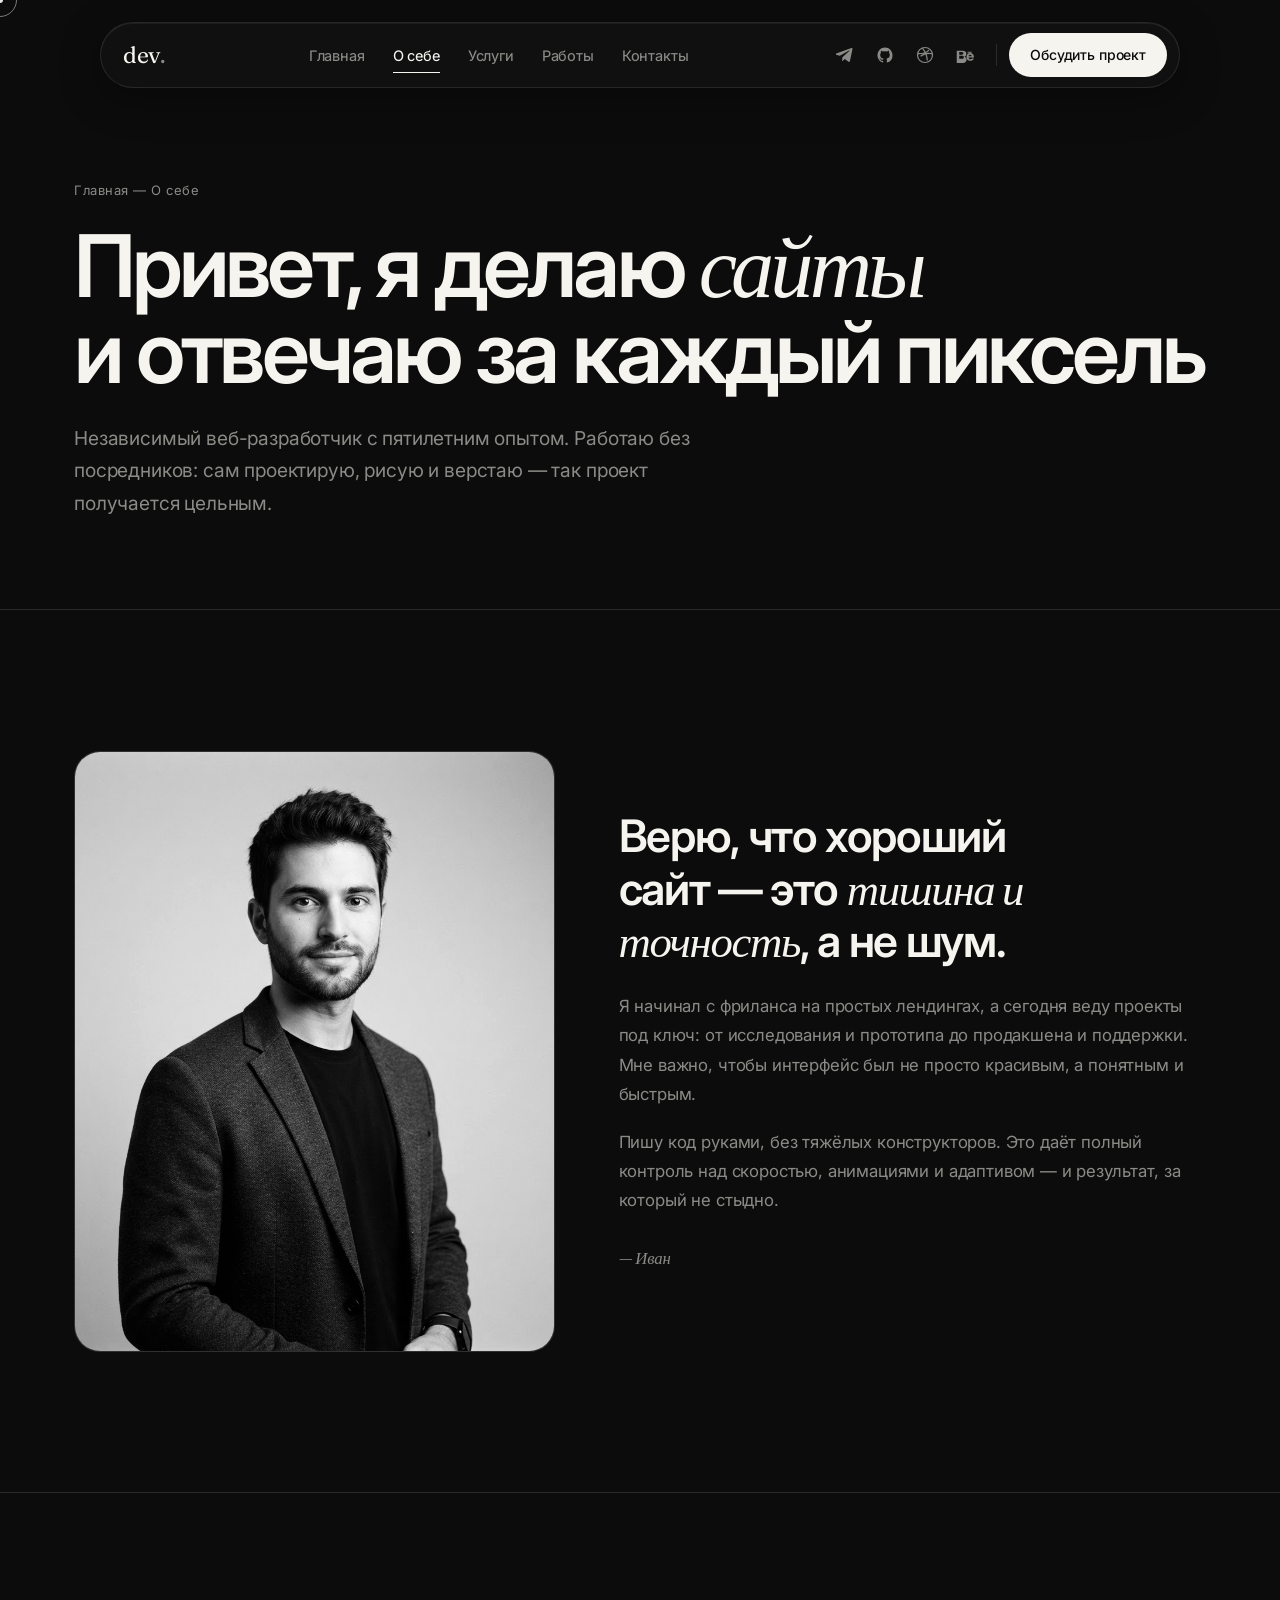
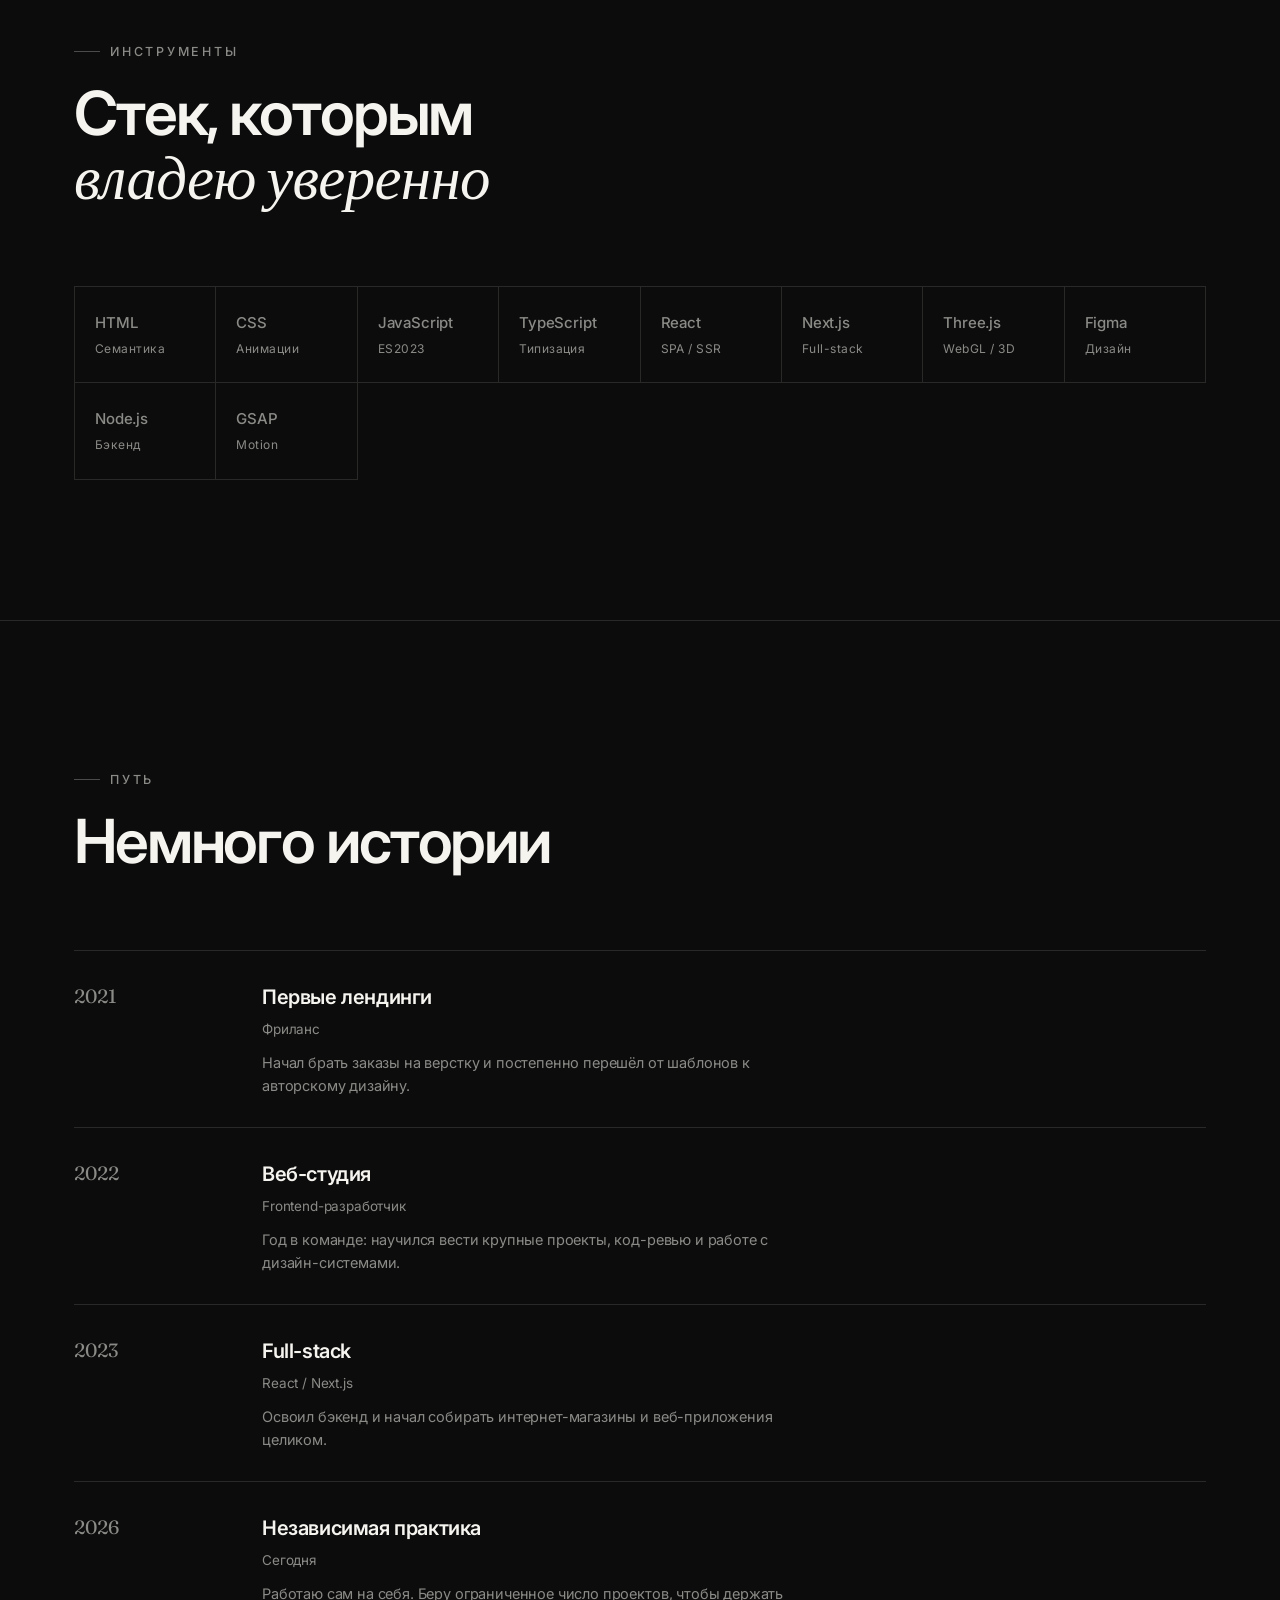
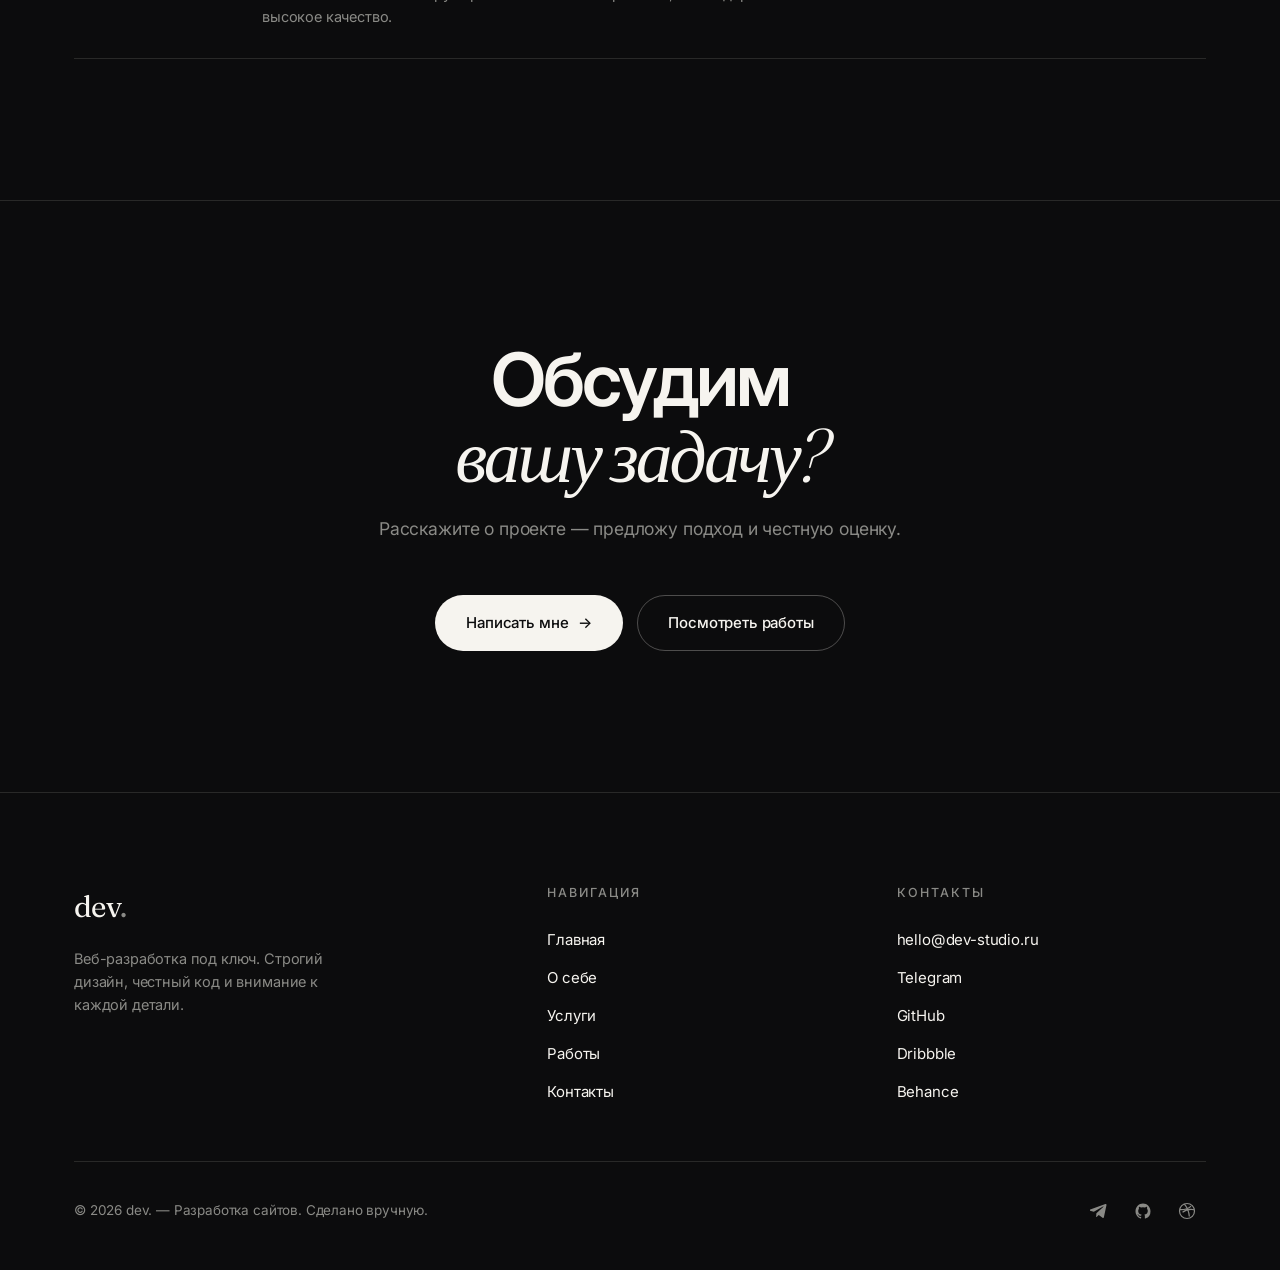
==== about.html @ 6d64b4df "feat: add new about page with detailed developer bio and skills stack Co-authored-by: Punelittley <1" ====
<!DOCTYPE html>
<html lang="ru">
<head>
  <meta charset="UTF-8" />
  <meta name="viewport" content="width=device-width, initial-scale=1.0" />
  <title>О себе — dev.</title>
  <meta name="description" content="Я — независимый веб-разработчик. Проектирую и собираю сайты вручную: строгий дизайн, чистый код и внимание к деталям." />
  <meta name="theme-color" content="#0c0c0d" />
  <link rel="preconnect" href="https://fonts.googleapis.com" />
  <link rel="preconnect" href="https://fonts.gstatic.com" crossorigin />
  <link href="https://fonts.googleapis.com/css2?family=Fraunces:ital,opsz,wght@0,9..144,300;0,9..144,400;0,9..144,600;1,9..144,300;1,9..144,400&family=Inter:wght@400;450;500;600&display=swap" rel="stylesheet" />
  <link rel="stylesheet" href="css/style.css" />
</head>
<body>
  <div class="cursor" id="cursor" aria-hidden="true"></div>
  <div class="cursor-follower" id="cursorFollower" aria-hidden="true"></div>

  <!-- ============ Header ============ -->
  <header class="nav" id="nav">
    <div class="nav-inner">
      <a href="index.html" class="nav-logo" aria-label="На главную">dev<span class="accent-dot">.</span></a>
      <nav class="nav-links" aria-label="Основная навигация">
        <a href="index.html">Главная</a>
        <a href="about.html" aria-current="page">О себе</a>
        <a href="services.html">Услуги</a>
        <a href="portfolio.html">Работы</a>
        <a href="contact.html">Контакты</a>
      </nav>
      <div class="nav-right">
        <div class="social-row">
          <a href="https://t.me/" class="social-ico" target="_blank" rel="noopener" aria-label="Telegram"><svg viewBox="0 0 24 24" fill="currentColor" aria-hidden="true"><path d="M21.94 4.3 18.6 20.1c-.25 1.11-.91 1.38-1.85.86l-5.1-3.76-2.46 2.37c-.27.27-.5.5-1.02.5l.36-5.2 9.46-8.55c.41-.36-.09-.57-.64-.2L5.11 13.14l-5.03-1.57c-1.09-.34-1.11-1.09.23-1.62L20.53 2.6c.91-.34 1.71.2 1.41 1.7Z"/></svg></a>
          <a href="https://github.com/" class="social-ico" target="_blank" rel="noopener" aria-label="GitHub"><svg viewBox="0 0 24 24" fill="currentColor" aria-hidden="true"><path d="M12 2C6.48 2 2 6.58 2 12.25c0 4.53 2.87 8.37 6.84 9.73.5.1.68-.22.68-.49l-.01-1.72c-2.78.62-3.37-1.37-3.37-1.37-.46-1.18-1.11-1.5-1.11-1.5-.91-.64.07-.62.07-.62 1 .07 1.53 1.06 1.53 1.06.89 1.57 2.34 1.12 2.91.85.09-.66.35-1.12.63-1.38-2.22-.26-4.56-1.14-4.56-5.06 0-1.12.39-2.03 1.03-2.75-.1-.26-.45-1.3.1-2.72 0 0 .84-.28 2.75 1.05a9.35 9.35 0 0 1 5 0c1.91-1.33 2.75-1.05 2.75-1.05.55 1.42.2 2.46.1 2.72.64.72 1.03 1.63 1.03 2.75 0 3.93-2.34 4.79-4.57 5.05.36.32.68.94.68 1.9l-.01 2.82c0 .27.18.6.69.49A10.02 10.02 0 0 0 22 12.25C22 6.58 17.52 2 12 2Z"/></svg></a>
          <a href="https://dribbble.com/" class="social-ico" target="_blank" rel="noopener" aria-label="Dribbble"><svg viewBox="0 0 24 24" fill="none" stroke="currentColor" stroke-width="1.6" aria-hidden="true"><circle cx="12" cy="12" r="10"/><path d="M8.5 2.9c4 4.5 6 9.6 6.6 16.4M21.7 10.3c-6.5-1-12 .4-15.6 3.4M2.4 10.2c5.9.3 11.2-1 15-4.7"/></svg></a>
          <a href="https://behance.net/" class="social-ico" target="_blank" rel="noopener" aria-label="Behance"><svg viewBox="0 0 24 24" fill="currentColor" aria-hidden="true"><path d="M8.3 6.3c.9 0 1.7.08 2.4.24.7.16 1.3.42 1.7.77.5.35.8.8 1.05 1.36.24.55.36 1.23.36 2.02 0 .92-.2 1.68-.63 2.3-.42.6-1.05 1.1-1.9 1.5.94.28 1.65.75 2.12 1.42.47.67.7 1.48.7 2.42 0 .77-.15 1.43-.44 1.98-.29.55-.7 1-1.2 1.34-.5.35-1.08.6-1.72.76-.64.16-1.3.24-1.97.24H1V6.3h7.3ZM7.9 11.5c.56 0 1.02-.13 1.38-.4.36-.27.53-.7.53-1.3 0-.34-.06-.62-.18-.83a1.3 1.3 0 0 0-.5-.5 2 2 0 0 0-.72-.25 5 5 0 0 0-.85-.07H4.3v3.35h3.6Zm.2 5.6c.32 0 .62-.03.9-.1.28-.06.53-.17.74-.32.2-.15.37-.35.5-.6.12-.26.18-.58.18-.97 0-.76-.21-1.3-.64-1.63-.43-.32-1-.48-1.7-.48H4.3v4.1h3.8ZM17.5 17.2c.4.38.96.57 1.7.57.53 0 .98-.13 1.37-.4.38-.26.62-.54.7-.83h2.36c-.38 1.17-.96 2-1.74 2.5-.78.5-1.72.75-2.83.75-.77 0-1.46-.12-2.08-.37a4.3 4.3 0 0 1-1.57-1.05 4.6 4.6 0 0 1-1-1.63 6.1 6.1 0 0 1-.35-2.1c0-.75.12-1.44.36-2.08a4.86 4.86 0 0 1 2.6-2.74 5.1 5.1 0 0 1 2.05-.4c.85 0 1.6.17 2.24.5.63.32 1.15.77 1.55 1.32.4.56.7 1.2.87 1.9.17.72.23 1.47.18 2.25h-7.02c0 .8.27 1.45.68 1.84Zm2.96-4.98c-.32-.35-.83-.53-1.5-.53-.44 0-.8.08-1.1.23-.28.15-.5.33-.68.55-.17.2-.29.43-.35.66-.07.24-.1.44-.12.63h4.35c-.06-.68-.28-1.2-.6-1.57ZM15.4 7.68h5.44V9h-5.44V7.68Z"/></svg></a>
        </div>
        <div class="nav-divider" aria-hidden="true"></div>
        <a href="contact.html" class="btn btn-small btn-light nav-cta">Обсудить проект</a>
      </div>
      <button class="nav-burger" id="burger" aria-label="Открыть меню" aria-expanded="false"><span></span><span></span></button>
    </div>
  </header>

  <div class="mobile-menu" id="mobileMenu" aria-hidden="true">
    <nav aria-label="Мобильная навигация">
      <a href="index.html">Главная</a>
      <a href="about.html">О себе</a>
      <a href="services.html">Услуги</a>
      <a href="portfolio.html">Работы</a>
      <a href="contact.html">Контакты</a>
    </nav>
  </div>

  <main>
    <!-- Page hero -->
    <section class="page-hero section-dark">
      <div class="container">
        <p class="breadcrumb fade-up"><a href="index.html">Главная</a> — О себе</p>
        <h1 class="page-title fade-up">Привет, я делаю <em>сайты</em><br />и отвечаю за каждый пиксель</h1>
        <p class="lead fade-up">Независимый веб-разработчик с пятилетним опытом. Работаю без посредников: сам проектирую, рисую и верстаю — так проект получается цельным.</p>
      </div>
    </section>

    <!-- About -->
    <section class="section section-dark">
      <div class="container">
        <div class="about-grid">
          <div class="about-photo fade-up">
            <img src="images/avatar.png" alt="Портрет веб-разработчика" />
          </div>
          <div class="about-copy">
            <h2 class="fade-up">Верю, что хороший сайт — это <em>тишина и точность</em>, а не шум.</h2>
            <p class="fade-up">Я начинал с фриланса на простых лендингах, а сегодня веду проекты под ключ: от исследования и прототипа до продакшена и поддержки. Мне важно, чтобы интерфейс был не просто красивым, а понятным и быстрым.</p>
            <p class="fade-up">Пишу код руками, без тяжёлых конструкторов. Это даёт полный контроль над скоростью, анимациями и адаптивом — и результат, за который не стыдно.</p>
            <p class="about-signature fade-up">— Иван</p>
          </div>
        </div>
      </div>
    </section>

    <!-- Stack -->
    <section class="section section-dark" style="border-top:1px solid var(--line)">
      <div class="container">
        <div class="section-head">
          <div class="section-head-text">
            <p class="section-label fade-up">Инструменты</p>
            <h2 class="section-title fade-up">Стек, которым<br /><em>владею уверенно</em></h2>
          </div>
        </div>
        <div class="stack-grid fade-up">
          <div class="stack-item">HTML<small>Семантика</small></div>
          <div class="stack-item">CSS<small>Анимации</small></div>
          <div class="stack-item">JavaScript<small>ES2023</small></div>
          <div class="stack-item">TypeScript<small>Типизация</small></div>
          <div class="stack-item">React<small>SPA / SSR</small></div>
          <div class="stack-item">Next.js<small>Full-stack</small></div>
          <div class="stack-item">Three.js<small>WebGL / 3D</small></div>
          <div class="stack-item">Figma<small>Дизайн</small></div>
          <div class="stack-item">Node.js<small>Бэкенд</small></div>
          <div class="stack-item">GSAP<small>Motion</small></div>
        </div>
      </div>
    </section>

    <!-- Experience timeline -->
    <section class="section section-dark" style="border-top:1px solid var(--line)">
      <div class="container">
        <div class="section-head">
          <div class="section-head-text">
            <p class="section-label fade-up">Путь</p>
            <h2 class="section-title fade-up">Немного истории</h2>
          </div>
        </div>
        <div class="timeline">
          <div class="tl-item fade-up">
            <div class="tl-year">2021</div>
            <div class="tl-body"><h3>Первые лендинги</h3><span>Фриланс</span><p>Начал брать заказы на верстку и постепенно перешёл от шаблонов к авторскому дизайну.</p></div>
          </div>
          <div class="tl-item fade-up">
            <div class="tl-year">2022</div>
            <div class="tl-body"><h3>Веб-студия</h3><span>Frontend-разработчик</span><p>Год в команде: научился вести крупные проекты, код-ревью и работе с дизайн-системами.</p></div>
          </div>
          <div class="tl-item fade-up">
            <div class="tl-year">2023</div>
            <div class="tl-body"><h3>Full-stack</h3><span>React / Next.js</span><p>Освоил бэкенд и начал собирать интернет-магазины и веб-приложения целиком.</p></div>
          </div>
          <div class="tl-item fade-up">
            <div class="tl-year">2026</div>
            <div class="tl-body"><h3>Независимая практика</h3><span>Сегодня</span><p>Работаю сам на себя. Беру ограниченное число проектов, чтобы держать высокое качество.</p></div>
          </div>
        </div>
      </div>
    </section>

    <!-- CTA -->
    <section class="section section-dark contact-section" style="border-top:1px solid var(--line)">
      <div class="container contact-inner">
        <h2 class="contact-title fade-up">Обсудим<br /><em>вашу задачу?</em></h2>
        <p class="contact-sub fade-up">Расскажите о проекте — предложу подход и честную оценку.</p>
        <div class="fade-up" style="display:flex;gap:14px;justify-content:center;flex-wrap:wrap">
          <a href="contact.html" class="btn btn-light">Написать мне <span class="arrow" aria-hidden="true">→</span></a>
          <a href="portfolio.html" class="btn btn-ghost">Посмотреть работы</a>
        </div>
      </div>
    </section>
  </main>

  <!-- ============ Footer ============ -->
  <footer class="footer">
    <div class="container">
      <div class="footer-top">
        <div class="footer-brand">
          <a href="index.html" class="nav-logo">dev<span class="accent-dot">.</span></a>
          <p>Веб-разработка под ключ. Строгий дизайн, честный код и внимание к каждой детали.</p>
        </div>
        <div class="footer-col">
          <h4>Навигация</h4>
          <a href="index.html">Главная</a>
          <a href="about.html">О себе</a>
          <a href="services.html">Услуги</a>
          <a href="portfolio.html">Работы</a>
          <a href="contact.html">Контакты</a>
        </div>
        <div class="footer-col">
          <h4>Контакты</h4>
          <a href="mailto:hello@dev-studio.ru">hello@dev-studio.ru</a>
          <a href="https://t.me/" target="_blank" rel="noopener">Telegram</a>
          <a href="https://github.com/" target="_blank" rel="noopener">GitHub</a>
          <a href="https://dribbble.com/" target="_blank" rel="noopener">Dribbble</a>
          <a href="https://behance.net/" target="_blank" rel="noopener">Behance</a>
        </div>
      </div>
      <div class="footer-bottom">
        <p>© 2026 dev. — Разработка сайтов. Сделано вручную.</p>
        <div class="footer-social">
          <a href="https://t.me/" class="social-ico" target="_blank" rel="noopener" aria-label="Telegram"><svg viewBox="0 0 24 24" fill="currentColor" aria-hidden="true"><path d="M21.94 4.3 18.6 20.1c-.25 1.11-.91 1.38-1.85.86l-5.1-3.76-2.46 2.37c-.27.27-.5.5-1.02.5l.36-5.2 9.46-8.55c.41-.36-.09-.57-.64-.2L5.11 13.14l-5.03-1.57c-1.09-.34-1.11-1.09.23-1.62L20.53 2.6c.91-.34 1.71.2 1.41 1.7Z"/></svg></a>
          <a href="https://github.com/" class="social-ico" target="_blank" rel="noopener" aria-label="GitHub"><svg viewBox="0 0 24 24" fill="currentColor" aria-hidden="true"><path d="M12 2C6.48 2 2 6.58 2 12.25c0 4.53 2.87 8.37 6.84 9.73.5.1.68-.22.68-.49l-.01-1.72c-2.78.62-3.37-1.37-3.37-1.37-.46-1.18-1.11-1.5-1.11-1.5-.91-.64.07-.62.07-.62 1 .07 1.53 1.06 1.53 1.06.89 1.57 2.34 1.12 2.91.85.09-.66.35-1.12.63-1.38-2.22-.26-4.56-1.14-4.56-5.06 0-1.12.39-2.03 1.03-2.75-.1-.26-.45-1.3.1-2.72 0 0 .84-.28 2.75 1.05a9.35 9.35 0 0 1 5 0c1.91-1.33 2.75-1.05 2.75-1.05.55 1.42.2 2.46.1 2.72.64.72 1.03 1.63 1.03 2.75 0 3.93-2.34 4.79-4.57 5.05.36.32.68.94.68 1.9l-.01 2.82c0 .27.18.6.69.49A10.02 10.02 0 0 0 22 12.25C22 6.58 17.52 2 12 2Z"/></svg></a>
          <a href="https://dribbble.com/" class="social-ico" target="_blank" rel="noopener" aria-label="Dribbble"><svg viewBox="0 0 24 24" fill="none" stroke="currentColor" stroke-width="1.6" aria-hidden="true"><circle cx="12" cy="12" r="10"/><path d="M8.5 2.9c4 4.5 6 9.6 6.6 16.4M21.7 10.3c-6.5-1-12 .4-15.6 3.4M2.4 10.2c5.9.3 11.2-1 15-4.7"/></svg></a>
        </div>
      </div>
    </div>
  </footer>

  <script src="js/main.js" defer></script>
</body>
</html>
---- css/style.css ----
/* ============================================================
   dev. — monochrome editorial design system
   Hand-written stylesheet. Organised top-to-bottom:
   tokens → base → layout → header → components → pages → media
   ============================================================ */

/* ---------- Design tokens ---------- */
:root {
  /* Warm-neutral monochrome palette (paper + ink) */
  --ink:        #0c0c0d;
  --ink-soft:   #141416;
  --paper:      #f6f4ef;
  --paper-dim:  #e9e6df;
  --line:       rgba(246, 244, 239, 0.12);
  --line-ink:   rgba(12, 12, 13, 0.12);
  --mute:       #8a8a86;
  --mute-ink:   #6c6c68;

  --font-sans:  'Inter', -apple-system, BlinkMacSystemFont, 'Segoe UI', sans-serif;
  --font-serif: 'Fraunces', Georgia, 'Times New Roman', serif;

  --ease:       cubic-bezier(0.22, 1, 0.36, 1);
  --ease-io:    cubic-bezier(0.65, 0, 0.35, 1);

  --wrap:       1180px;
  --gap:        clamp(16px, 2.4vw, 28px);
  --radius:     18px;
  --radius-lg:  26px;
}

/* ---------- Reset ---------- */
*,
*::before,
*::after {
  margin: 0;
  padding: 0;
  box-sizing: border-box;
}

html {
  scroll-behavior: smooth;
  background: var(--ink);
  -webkit-text-size-adjust: 100%;
}

body {
  font-family: var(--font-sans);
  background: var(--ink);
  color: var(--paper);
  line-height: 1.6;
  letter-spacing: -0.01em;
  -webkit-font-smoothing: antialiased;
  text-rendering: optimizeLegibility;
  overflow-x: hidden;
}

img {
  max-width: 100%;
  display: block;
}

a {
  color: inherit;
  text-decoration: none;
}

button {
  font-family: inherit;
  color: inherit;
  cursor: pointer;
}

::selection {
  background: var(--paper);
  color: var(--ink);
}

:focus-visible {
  outline: 2px solid var(--paper);
  outline-offset: 4px;
  border-radius: 4px;
}

/* Emphasis words render in an elegant serif italic */
em,
.serif {
  font-family: var(--font-serif);
  font-style: italic;
  font-weight: 400;
}

/* ============================================================
   Loader
   ============================================================ */
.loader {
  position: fixed;
  inset: 0;
  z-index: 200;
  background: var(--ink);
  display: flex;
  align-items: center;
  justify-content: center;
  transition: opacity 0.7s var(--ease), visibility 0.7s;
}

.loader.hidden {
  opacity: 0;
  visibility: hidden;
}

.loader-mark {
  font-family: var(--font-serif);
  font-size: clamp(2.4rem, 7vw, 4.2rem);
  font-weight: 300;
  letter-spacing: -0.02em;
  overflow: hidden;
}

.loader-mark span {
  display: inline-block;
  transform: translateY(120%);
  animation: loaderUp 0.8s var(--ease) forwards;
}

.loader-mark span:nth-child(2) { animation-delay: 0.08s; }
.loader-mark span:nth-child(3) { animation-delay: 0.16s; }

@keyframes loaderUp {
  to { transform: translateY(0); }
}

/* ============================================================
   Custom cursor (fine pointers only)
   ============================================================ */
.cursor,
.cursor-follower {
  position: fixed;
  top: 0;
  left: 0;
  pointer-events: none;
  z-index: 150;
  border-radius: 50%;
  transform: translate(-50%, -50%);
}

.cursor {
  width: 6px;
  height: 6px;
  background: var(--paper);
  mix-blend-mode: difference;
}

.cursor-follower {
  width: 34px;
  height: 34px;
  border: 1px solid rgba(246, 244, 239, 0.5);
  mix-blend-mode: difference;
  transition: width 0.3s var(--ease), height 0.3s var(--ease), border-color 0.3s;
}

.cursor-follower.hovering {
  width: 58px;
  height: 58px;
  border-color: rgba(246, 244, 239, 0.9);
}

@media (hover: none), (max-width: 860px) {
  .cursor,
  .cursor-follower { display: none; }
}

/* ============================================================
   Buttons
   ============================================================ */
.btn {
  --pad: 15px 30px;
  display: inline-flex;
  align-items: center;
  justify-content: center;
  gap: 10px;
  padding: var(--pad);
  border-radius: 100px;
  font-size: 15px;
  font-weight: 500;
  letter-spacing: -0.01em;
  border: 1px solid transparent;
  transition: transform 0.4s var(--ease), background 0.4s, color 0.4s, border-color 0.4s, box-shadow 0.4s;
  min-height: 48px;
  white-space: nowrap;
}

.btn:hover { transform: translateY(-2px); }
.btn:active { transform: translateY(0); }

.btn-light  { background: var(--paper); color: var(--ink); }
.btn-light:hover  { box-shadow: 0 14px 40px rgba(246, 244, 239, 0.18); }

.btn-dark   { background: var(--ink); color: var(--paper); }
.btn-dark:hover   { box-shadow: 0 14px 34px rgba(0, 0, 0, 0.4); }

.btn-ghost  { background: transparent; border-color: rgba(246, 244, 239, 0.28); }
.btn-ghost:hover  { border-color: var(--paper); background: rgba(246, 244, 239, 0.05); }

.btn-small  { --pad: 10px 20px; font-size: 14px; min-height: 42px; }
.btn-large  { --pad: 18px 40px; font-size: 16px; }
.btn-block  { width: 100%; }

.btn .arrow { transition: transform 0.4s var(--ease); }
.btn:hover .arrow { transform: translateX(4px); }

/* ============================================================
   Rounded, static (non-morphing) pill header
   ============================================================ */
.nav {
  position: fixed;
  top: clamp(14px, 2vw, 22px);
  left: 50%;
  transform: translateX(-50%);
  z-index: 100;
  width: calc(100% - 32px);
  max-width: 1080px;
}

.nav-inner {
  display: flex;
  align-items: center;
  justify-content: space-between;
  gap: 20px;
  padding: 10px 12px 10px 22px;
  border-radius: 100px;
  background: rgba(18, 18, 20, 0.72);
  border: 1px solid rgba(246, 244, 239, 0.1);
  backdrop-filter: blur(22px) saturate(1.5);
  -webkit-backdrop-filter: blur(22px) saturate(1.5);
  box-shadow: 0 10px 40px rgba(0, 0, 0, 0.35), inset 0 1px 0 rgba(246, 244, 239, 0.06);
}

.nav-logo {
  font-family: var(--font-serif);
  font-size: 23px;
  font-weight: 400;
  letter-spacing: -0.02em;
  padding-right: 6px;
}

.accent-dot { color: var(--mute); }

.nav-links {
  display: flex;
  gap: 28px;
  margin: 0 auto;
}

.nav-links a {
  font-size: 14.5px;
  font-weight: 450;
  color: var(--mute);
  transition: color 0.3s;
  position: relative;
  padding: 4px 0;
}

.nav-links a::after {
  content: '';
  position: absolute;
  bottom: -2px;
  left: 0;
  width: 100%;
  height: 1px;
  background: var(--paper);
  transform: scaleX(0);
  transform-origin: right;
  transition: transform 0.4s var(--ease);
}

.nav-links a:hover,
.nav-links a[aria-current='page'] { color: var(--paper); }
.nav-links a:hover::after,
.nav-links a[aria-current='page']::after {
  transform: scaleX(1);
  transform-origin: left;
}

.nav-right {
  display: flex;
  align-items: center;
  gap: 6px;
}

/* Social icon buttons */
.social-row { display: flex; align-items: center; gap: 2px; }

.social-ico {
  width: 38px;
  height: 38px;
  display: inline-flex;
  align-items: center;
  justify-content: center;
  border-radius: 50%;
  color: var(--mute);
  transition: color 0.3s, background 0.3s, transform 0.3s var(--ease);
}

.social-ico svg { width: 18px; height: 18px; }

.social-ico:hover {
  color: var(--paper);
  background: rgba(246, 244, 239, 0.08);
  transform: translateY(-2px);
}

.nav-divider {
  width: 1px;
  height: 22px;
  background: var(--line);
  margin: 0 6px;
}

.nav-burger {
  display: none;
  flex-direction: column;
  gap: 5px;
  background: none;
  border: none;
  width: 44px;
  height: 44px;
  align-items: center;
  justify-content: center;
}

.nav-burger span {
  display: block;
  width: 22px;
  height: 1.5px;
  background: var(--paper);
  transition: transform 0.35s var(--ease), opacity 0.35s;
}

.nav-burger.open span:first-child { transform: translateY(3.5px) rotate(45deg); }
.nav-burger.open span:last-child  { transform: translateY(-3px) rotate(-45deg); }

/* ---------- Mobile menu ---------- */
.mobile-menu {
  position: fixed;
  inset: 0;
  z-index: 90;
  background: var(--ink);
  display: flex;
  flex-direction: column;
  align-items: center;
  justify-content: center;
  gap: 40px;
  opacity: 0;
  visibility: hidden;
  transition: opacity 0.5s var(--ease), visibility 0.5s;
}

.mobile-menu.open { opacity: 1; visibility: visible; }

.mobile-menu nav {
  display: flex;
  flex-direction: column;
  gap: 6px;
  text-align: center;
}

.mobile-menu nav a {
  font-family: var(--font-serif);
  font-size: clamp(2rem, 9vw, 3.2rem);
  font-weight: 300;
  letter-spacing: -0.02em;
  padding: 6px 20px;
  color: var(--mute);
  transition: color 0.3s, transform 0.4s var(--ease);
  transform: translateY(24px);
  opacity: 0;
}

.mobile-menu.open nav a { transform: translateY(0); opacity: 1; }
.mobile-menu.open nav a:nth-child(1) { transition-delay: 0.08s; }
.mobile-menu.open nav a:nth-child(2) { transition-delay: 0.14s; }
.mobile-menu.open nav a:nth-child(3) { transition-delay: 0.20s; }
.mobile-menu.open nav a:nth-child(4) { transition-delay: 0.26s; }
.mobile-menu.open nav a:nth-child(5) { transition-delay: 0.32s; }
.mobile-menu.open nav a:nth-child(6) { transition-delay: 0.38s; }
.mobile-menu nav a:hover { color: var(--paper); }

.mobile-social { display: flex; gap: 8px; }

/* ============================================================
   Layout helpers
   ============================================================ */
.section {
  padding: clamp(80px, 11vw, 150px) 0;
  position: relative;
}

.section-light { background: var(--paper); color: var(--ink); }
.section-dark  { background: var(--ink);   color: var(--paper); }

.container {
  max-width: var(--wrap);
  margin: 0 auto;
  padding: 0 24px;
}

.section-head {
  display: flex;
  align-items: flex-end;
  justify-content: space-between;
  gap: 32px;
  margin-bottom: clamp(44px, 6vw, 80px);
  flex-wrap: wrap;
}

.section-head-text { max-width: 640px; }

.section-label {
  display: inline-flex;
  align-items: center;
  gap: 10px;
  font-size: 12.5px;
  font-weight: 500;
  letter-spacing: 0.22em;
  text-transform: uppercase;
  color: var(--mute);
  margin-bottom: 20px;
}

.section-label::before {
  content: '';
  width: 26px;
  height: 1px;
  background: currentColor;
  opacity: 0.5;
}

.section-title {
  font-size: clamp(2.1rem, 5vw, 3.8rem);
  font-weight: 600;
  letter-spacing: -0.035em;
  line-height: 1.05;
  text-wrap: balance;
}

.section-title em { letter-spacing: -0.01em; }

.lead {
  font-size: clamp(1.05rem, 1.6vw, 1.2rem);
  color: var(--mute);
  line-height: 1.7;
}
.section-light .lead { color: var(--mute-ink); }

/* Reveal animations */
.fade-up {
  opacity: 0;
  transform: translateY(26px);
  transition: opacity 0.9s var(--ease), transform 0.9s var(--ease);
}
.fade-up.visible { opacity: 1; transform: translateY(0); }

.reveal-line { display: block; overflow: hidden; }
.reveal-line > span {
  display: block;
  transform: translateY(110%);
  transition: transform 1s var(--ease);
}
body.loaded .reveal-line > span { transform: translateY(0); }

/* ============================================================
   Hero
   ============================================================ */
.hero {
  position: relative;
  min-height: 100dvh;
  display: flex;
  align-items: center;
  justify-content: center;
  overflow: hidden;
}

#hero-canvas {
  position: absolute;
  inset: 0;
  width: 100%;
  height: 100%;
  display: block;
}

.hero-content {
  position: relative;
  z-index: 2;
  text-align: center;
  padding: 140px 24px 90px;
  max-width: 940px;
}

.hero-eyebrow {
  font-size: 13px;
  font-weight: 500;
  letter-spacing: 0.24em;
  text-transform: uppercase;
  color: var(--mute);
  margin-bottom: 30px;
}

.hero-title {
  font-size: clamp(2.7rem, 8.4vw, 6.4rem);
  font-weight: 600;
  line-height: 1.0;
  letter-spacing: -0.045em;
  margin-bottom: 34px;
  text-wrap: balance;
}

.hero-title em {
  font-weight: 300;
  letter-spacing: -0.02em;
}

.hero-sub {
  font-size: clamp(1.02rem, 1.9vw, 1.25rem);
  color: var(--mute);
  margin-bottom: 44px;
  line-height: 1.7;
  max-width: 620px;
  margin-inline: auto;
}

.hero-actions span {
  display: flex;
  gap: 14px;
  justify-content: center;
  flex-wrap: wrap;
}

body.loaded .hero-eyebrow > span { transition-delay: 0.1s; }
body.loaded .hero-title .reveal-line:nth-child(1) > span { transition-delay: 0.2s; }
body.loaded .hero-title .reveal-line:nth-child(2) > span { transition-delay: 0.3s; }
body.loaded .hero-title .reveal-line:nth-child(3) > span { transition-delay: 0.4s; }
body.loaded .hero-sub > span { transition-delay: 0.55s; }
body.loaded .hero-actions > span { transition-delay: 0.7s; }

.hero-scroll {
  position: absolute;
  bottom: 30px;
  left: 50%;
  transform: translateX(-50%);
  display: flex;
  flex-direction: column;
  align-items: center;
  gap: 10px;
  z-index: 2;
}

.hero-scroll span {
  font-size: 10.5px;
  letter-spacing: 0.3em;
  text-transform: uppercase;
  color: var(--mute);
}

.hero-scroll-line {
  width: 1px;
  height: 46px;
  background: linear-gradient(to bottom, transparent, var(--mute));
  animation: scrollPulse 2s var(--ease-io) infinite;
}

@keyframes scrollPulse {
  0%, 100% { transform: scaleY(0.4); opacity: 0.3; transform-origin: top; }
  50%      { transform: scaleY(1);   opacity: 1;   transform-origin: top; }
}

/* ============================================================
   Marquee
   ============================================================ */
.marquee {
  overflow: hidden;
  padding: 20px 0;
  white-space: nowrap;
  border-top: 1px solid var(--line);
  border-bottom: 1px solid var(--line);
}

.marquee-track {
  display: inline-flex;
  animation: marquee 38s linear infinite;
}
.marquee-track.reverse { animation: marquee-r 38s linear infinite; }

.marquee-track span {
  font-family: var(--font-serif);
  font-size: clamp(1.3rem, 3vw, 2rem);
  font-weight: 300;
  font-style: italic;
  padding: 0 8px;
  color: var(--paper);
}
.marquee-track .dot { color: var(--mute); font-style: normal; padding: 0 4px; }

@keyframes marquee   { from { transform: translateX(0); }    to { transform: translateX(-50%); } }
@keyframes marquee-r { from { transform: translateX(-50%); } to { transform: translateX(0); } }

/* ============================================================
   Services — bordered editorial list/grid
   ============================================================ */
.services-grid {
  display: grid;
  grid-template-columns: repeat(3, 1fr);
  border-top: 1px solid var(--line);
  border-left: 1px solid var(--line);
}
.section-light .services-grid { border-color: var(--line-ink); }

.svc {
  position: relative;
  padding: 40px 34px 44px;
  border-right: 1px solid var(--line);
  border-bottom: 1px solid var(--line);
  overflow: hidden;
  transition: background 0.5s var(--ease);
}
.section-light .svc { border-color: var(--line-ink); }

.svc:hover { background: rgba(246, 244, 239, 0.04); }
.section-light .svc:hover { background: rgba(12, 12, 13, 0.03); }

.svc-num {
  font-family: var(--font-serif);
  font-size: 14px;
  color: var(--mute);
  margin-bottom: 30px;
}

.svc-ico {
  width: 44px;
  height: 44px;
  margin-bottom: 22px;
  color: var(--paper);
  transition: transform 0.5s var(--ease);
}
.section-light .svc-ico { color: var(--ink); }
.svc:hover .svc-ico { transform: translateY(-3px); }
.svc-ico svg { width: 100%; height: 100%; }

.svc h3 {
  font-size: 1.3rem;
  font-weight: 600;
  letter-spacing: -0.02em;
  margin-bottom: 12px;
}

.svc p {
  font-size: 14.5px;
  color: var(--mute);
  line-height: 1.65;
}
.section-light .svc p { color: var(--mute-ink); }

.svc-line {
  position: absolute;
  left: 0;
  bottom: 0;
  height: 2px;
  width: 100%;
  background: var(--paper);
  transform: scaleX(0);
  transform-origin: left;
  transition: transform 0.6s var(--ease);
}
.section-light .svc-line { background: var(--ink); }
.svc:hover .svc-line { transform: scaleX(1); }

/* ============================================================
   Stats
   ============================================================ */
.stats-section {
  border-top: 1px solid var(--line);
  border-bottom: 1px solid var(--line);
  padding: clamp(60px, 8vw, 100px) 0;
}

.stats-grid {
  display: grid;
  grid-template-columns: repeat(4, 1fr);
  gap: 24px;
}

.stat { text-align: left; }

.stat-value {
  font-family: var(--font-serif);
  font-size: clamp(2.6rem, 5vw, 4rem);
  font-weight: 300;
  letter-spacing: -0.03em;
  line-height: 1;
  margin-bottom: 10px;
  font-variant-numeric: tabular-nums;
}

.stat-label {
  font-size: 13.5px;
  color: var(--mute);
  letter-spacing: 0.01em;
}

/* ============================================================
   Process — numbered timeline
   ============================================================ */
.process-list {
  border-top: 1px solid var(--line-ink);
}

.process-item {
  display: grid;
  grid-template-columns: 90px 1fr;
  gap: 28px;
  padding: 36px 4px;
  border-bottom: 1px solid var(--line-ink);
  transition: padding-left 0.5s var(--ease);
}
.process-item:hover { padding-left: 20px; }

.process-num {
  font-family: var(--font-serif);
  font-size: 2rem;
  font-weight: 300;
  color: var(--mute-ink);
  line-height: 1;
}

.process-body { max-width: 560px; }
.process-body h3 {
  font-size: 1.5rem;
  font-weight: 600;
  letter-spacing: -0.02em;
  margin-bottom: 10px;
}
.process-body p { color: var(--mute-ink); font-size: 15px; }

/* ============================================================
   Work — cards
   ============================================================ */
.work-grid {
  display: grid;
  grid-template-columns: repeat(2, 1fr);
  gap: clamp(24px, 4vw, 56px) clamp(20px, 3vw, 40px);
}

.work-card { display: block; }

.work-image {
  position: relative;
  border-radius: var(--radius);
  overflow: hidden;
  aspect-ratio: 4 / 3;
  background: var(--ink-soft);
  border: 1px solid var(--line);
}
.section-light .work-image { border-color: var(--line-ink); background: var(--paper-dim); }

.work-image img {
  width: 100%;
  height: 100%;
  object-fit: cover;
  transition: transform 0.9s var(--ease), filter 0.9s;
  filter: grayscale(1) contrast(1.02);
}
.work-card:hover .work-image img { transform: scale(1.05); filter: grayscale(0); }

.work-tag {
  position: absolute;
  top: 16px;
  left: 16px;
  font-size: 12px;
  letter-spacing: 0.04em;
  padding: 6px 14px;
  border-radius: 100px;
  background: rgba(12, 12, 13, 0.55);
  color: var(--paper);
  backdrop-filter: blur(8px);
  border: 1px solid rgba(246, 244, 239, 0.16);
}

.work-info {
  display: flex;
  align-items: baseline;
  justify-content: space-between;
  gap: 16px;
  margin-top: 20px;
  padding-bottom: 18px;
  border-bottom: 1px solid var(--line);
}
.section-light .work-info { border-color: var(--line-ink); }

.work-info h3 { font-size: 1.35rem; font-weight: 600; letter-spacing: -0.02em; }
.work-info span { font-size: 13.5px; color: var(--mute); white-space: nowrap; }
.section-light .work-info span { color: var(--mute-ink); }

/* ============================================================
   Pricing
   ============================================================ */
.pricing-grid {
  display: grid;
  grid-template-columns: repeat(3, 1fr);
  gap: 20px;
  align-items: stretch;
}

.price-card {
  position: relative;
  border: 1px solid var(--line-ink);
  border-radius: var(--radius-lg);
  padding: 40px 34px;
  display: flex;
  flex-direction: column;
  background: var(--paper);
  transition: transform 0.5s var(--ease), box-shadow 0.5s var(--ease);
}
.price-card:hover { transform: translateY(-6px); box-shadow: 0 30px 60px rgba(12, 12, 13, 0.14); }

.price-card-featured {
  background: var(--ink);
  color: var(--paper);
  border-color: var(--ink);
}

.price-badge {
  position: absolute;
  top: -13px;
  left: 34px;
  background: var(--paper);
  color: var(--ink);
  font-size: 11.5px;
  font-weight: 600;
  letter-spacing: 0.06em;
  text-transform: uppercase;
  padding: 6px 16px;
  border-radius: 100px;
  border: 1px solid var(--line-ink);
}

.price-card h3 { font-size: 1.05rem; font-weight: 500; margin-bottom: 8px; color: var(--mute-ink); }
.price-card-featured h3 { color: var(--mute); }

.price-value {
  font-family: var(--font-serif);
  font-size: clamp(2rem, 3.4vw, 2.7rem);
  font-weight: 300;
  letter-spacing: -0.02em;
  margin-bottom: 28px;
}

.price-card ul { list-style: none; margin-bottom: 32px; flex: 1; }
.price-card li {
  padding: 13px 0;
  font-size: 14.5px;
  border-bottom: 1px solid var(--line-ink);
  color: var(--mute-ink);
  display: flex;
  gap: 10px;
  align-items: center;
}
.price-card li::before { content: '—'; color: currentColor; opacity: 0.5; }
.price-card-featured li { border-color: rgba(246, 244, 239, 0.1); color: var(--mute); }

/* ============================================================
   Testimonials
   ============================================================ */
.quote-grid {
  display: grid;
  grid-template-columns: repeat(3, 1fr);
  gap: 20px;
}

.quote-card {
  border: 1px solid var(--line);
  border-radius: var(--radius);
  padding: 34px 30px;
  display: flex;
  flex-direction: column;
  gap: 22px;
  transition: background 0.5s;
}
.quote-card:hover { background: rgba(246, 244, 239, 0.04); }

.quote-card p {
  font-family: var(--font-serif);
  font-style: italic;
  font-size: 1.2rem;
  line-height: 1.5;
  color: var(--paper);
}

.quote-author { display: flex; align-items: center; gap: 14px; margin-top: auto; }
.quote-author .dot {
  width: 40px; height: 40px; border-radius: 50%;
  background: var(--ink-soft);
  border: 1px solid var(--line);
  display: flex; align-items: center; justify-content: center;
  font-family: var(--font-serif); font-size: 15px; color: var(--mute);
}
.quote-author b { font-size: 14.5px; font-weight: 600; display: block; }
.quote-author span { font-size: 13px; color: var(--mute); }

/* ============================================================
   FAQ
   ============================================================ */
.faq-list { border-top: 1px solid var(--line-ink); max-width: 820px; }

.faq-item { border-bottom: 1px solid var(--line-ink); }

.faq-q {
  width: 100%;
  background: none;
  border: none;
  padding: 26px 0;
  display: flex;
  align-items: center;
  justify-content: space-between;
  gap: 20px;
  text-align: left;
  font-size: clamp(1.05rem, 2vw, 1.3rem);
  font-weight: 500;
  letter-spacing: -0.02em;
  color: var(--ink);
}

.faq-plus {
  flex: none;
  width: 26px;
  height: 26px;
  position: relative;
  transition: transform 0.4s var(--ease);
}
.faq-plus::before, .faq-plus::after {
  content: '';
  position: absolute;
  background: var(--ink);
  transition: opacity 0.3s;
}
.faq-plus::before { top: 50%; left: 0; width: 100%; height: 1.5px; transform: translateY(-50%); }
.faq-plus::after  { left: 50%; top: 0; height: 100%; width: 1.5px; transform: translateX(-50%); }
.faq-item.open .faq-plus { transform: rotate(135deg); }

.faq-a {
  max-height: 0;
  overflow: hidden;
  transition: max-height 0.5s var(--ease);
}
.faq-a p {
  padding-bottom: 26px;
  color: var(--mute-ink);
  font-size: 15px;
  line-height: 1.7;
  max-width: 680px;
}

/* ============================================================
   Contact / CTA
   ============================================================ */
.contact-section { overflow: hidden; }

#contact-canvas {
  position: absolute;
  inset: 0;
  width: 100%;
  height: 100%;
  opacity: 0.5;
}

.contact-inner {
  position: relative;
  z-index: 2;
  max-width: 760px;
  margin: 0 auto;
  text-align: center;
}

.contact-title {
  font-size: clamp(2.3rem, 6vw, 4.6rem);
  font-weight: 600;
  letter-spacing: -0.04em;
  line-height: 1.04;
  margin-bottom: 20px;
}
.contact-title em { font-weight: 300; }

.contact-sub { color: var(--mute); font-size: 1.1rem; margin-bottom: 52px; }

.contact-form { text-align: left; }

.form-row { display: grid; grid-template-columns: 1fr 1fr; gap: 18px; }
.form-field { margin-bottom: 18px; }

.form-field label {
  display: block;
  font-size: 12.5px;
  font-weight: 500;
  letter-spacing: 0.06em;
  text-transform: uppercase;
  color: var(--mute);
  margin-bottom: 9px;
}

.form-field input,
.form-field textarea {
  width: 100%;
  background: rgba(246, 244, 239, 0.03);
  border: 1px solid var(--line);
  border-radius: 12px;
  padding: 15px 18px;
  color: var(--paper);
  font-family: inherit;
  font-size: 16px;
  transition: border-color 0.3s, background 0.3s;
  resize: vertical;
  min-height: 52px;
}
.form-field input::placeholder,
.form-field textarea::placeholder { color: var(--mute); opacity: 0.7; }
.form-field input:focus,
.form-field textarea:focus {
  outline: none;
  border-color: var(--paper);
  background: rgba(246, 244, 239, 0.06);
}

.contact-form .btn-large { margin-top: 10px; width: 100%; }

.form-success {
  margin-top: 18px;
  text-align: center;
  color: var(--paper);
  font-weight: 500;
  min-height: 22px;
}

/* ============================================================
   Page hero (interior pages)
   ============================================================ */
.page-hero {
  padding: clamp(150px, 20vh, 220px) 0 clamp(50px, 7vw, 90px);
  border-bottom: 1px solid var(--line);
}
.page-hero .breadcrumb {
  font-size: 13px;
  color: var(--mute);
  letter-spacing: 0.04em;
  margin-bottom: 22px;
}
.page-hero .breadcrumb a:hover { color: var(--paper); }
.page-title {
  font-size: clamp(2.6rem, 8vw, 5.4rem);
  font-weight: 600;
  letter-spacing: -0.045em;
  line-height: 1.0;
  text-wrap: balance;
}
.page-title em { font-weight: 300; }
.page-hero .lead { margin-top: 26px; max-width: 620px; }

/* ============================================================
   About
   ============================================================ */
.about-grid {
  display: grid;
  grid-template-columns: 0.9fr 1.1fr;
  gap: clamp(30px, 5vw, 70px);
  align-items: center;
}
.about-photo {
  border-radius: var(--radius-lg);
  overflow: hidden;
  border: 1px solid var(--line);
  aspect-ratio: 4 / 5;
  background: var(--ink-soft);
}
.about-photo img { width: 100%; height: 100%; object-fit: cover; filter: grayscale(1) contrast(1.03); }
.about-copy h2 {
  font-size: clamp(1.8rem, 3.6vw, 2.8rem);
  font-weight: 600;
  letter-spacing: -0.03em;
  line-height: 1.15;
  margin-bottom: 24px;
  text-wrap: balance;
}
.about-copy p { color: var(--mute); font-size: 1.05rem; line-height: 1.75; margin-bottom: 18px; }
.about-copy p em { color: var(--paper); }

.about-signature {
  font-family: var(--font-serif);
  font-style: italic;
  font-size: 1.6rem;
  margin-top: 28px;
  color: var(--paper);
}

/* Skills / stack list */
.stack-grid {
  display: grid;
  grid-template-columns: repeat(auto-fill, minmax(140px, 1fr));
  border-top: 1px solid var(--line);
  border-left: 1px solid var(--line);
}
.stack-item {
  padding: 24px 20px;
  border-right: 1px solid var(--line);
  border-bottom: 1px solid var(--line);
  font-size: 15px;
  font-weight: 500;
  color: var(--mute);
  transition: color 0.3s, background 0.4s;
}
.stack-item:hover { color: var(--paper); background: rgba(246, 244, 239, 0.04); }
.stack-item small { display: block; font-size: 12px; color: var(--mute); font-weight: 400; margin-top: 4px; letter-spacing: 0.04em; }

/* Timeline (experience) */
.timeline { border-top: 1px solid var(--line); }
.tl-item {
  display: grid;
  grid-template-columns: 160px 1fr;
  gap: 28px;
  padding: 30px 0;
  border-bottom: 1px solid var(--line);
}
.tl-year { font-family: var(--font-serif); font-size: 1.2rem; color: var(--mute); }
.tl-body h3 { font-size: 1.25rem; font-weight: 600; letter-spacing: -0.02em; margin-bottom: 6px; }
.tl-body span { display: block; font-size: 13.5px; color: var(--mute); margin-bottom: 10px; }
.tl-body p { color: var(--mute); font-size: 14.5px; max-width: 560px; }

/* ============================================================
   Contact page details
   ============================================================ */
.contact-cols {
  display: grid;
  grid-template-columns: 0.8fr 1.2fr;
  gap: clamp(30px, 5vw, 64px);
  align-items: start;
}
.contact-detail { display: flex; flex-direction: column; gap: 4px; padding: 22px 0; border-bottom: 1px solid var(--line); }
.contact-detail .k { font-size: 12.5px; letter-spacing: 0.14em; text-transform: uppercase; color: var(--mute); }
.contact-detail .v { font-size: 1.15rem; font-weight: 500; }
.contact-detail a.v:hover { color: var(--mute); }

.contact-socials { display: flex; gap: 10px; margin-top: 28px; }
.contact-socials a {
  width: 46px; height: 46px; border-radius: 50%;
  border: 1px solid var(--line);
  display: flex; align-items: center; justify-content: center;
  color: var(--mute);
  transition: color 0.3s, border-color 0.3s, transform 0.3s var(--ease);
}
.contact-socials a:hover { color: var(--paper); border-color: var(--paper); transform: translateY(-3px); }
.contact-socials svg { width: 19px; height: 19px; }

/* Page contact form on light-safe dark card */
.contact-page-form {
  border: 1px solid var(--line);
  border-radius: var(--radius-lg);
  padding: clamp(28px, 4vw, 44px);
  background: rgba(246, 244, 239, 0.02);
}

/* ============================================================
   Footer
   ============================================================ */
.footer {
  background: var(--ink);
  border-top: 1px solid var(--line);
  padding: clamp(56px, 8vw, 90px) 0 40px;
}

.footer-top {
  display: grid;
  grid-template-columns: 1.4fr 1fr 1fr;
  gap: 40px;
  padding-bottom: 50px;
  border-bottom: 1px solid var(--line);
}

.footer-brand .nav-logo { font-size: 30px; }
.footer-brand p { color: var(--mute); font-size: 14.5px; max-width: 300px; margin-top: 16px; line-height: 1.6; }

.footer-col h4 {
  font-size: 12.5px;
  letter-spacing: 0.16em;
  text-transform: uppercase;
  color: var(--mute);
  margin-bottom: 18px;
  font-weight: 500;
}
.footer-col a {
  display: block;
  font-size: 15px;
  color: var(--paper);
  padding: 7px 0;
  transition: color 0.3s, transform 0.3s var(--ease);
}
.footer-col a:hover { color: var(--mute); transform: translateX(4px); }

.footer-bottom {
  display: flex;
  align-items: center;
  justify-content: space-between;
  gap: 20px;
  padding-top: 30px;
  flex-wrap: wrap;
}
.footer-bottom p { font-size: 13.5px; color: var(--mute); }
.footer-social { display: flex; gap: 6px; }

/* ============================================================
   Responsive
   ============================================================ */
@media (max-width: 1024px) {
  .services-grid { grid-template-columns: repeat(2, 1fr); }
  .quote-grid    { grid-template-columns: 1fr; }
  .about-grid    { grid-template-columns: 1fr; }
  .contact-cols  { grid-template-columns: 1fr; }
}

@media (max-width: 860px) {
  .nav-links,
  .nav .social-row,
  .nav .nav-divider,
  .nav-cta { display: none; }
  .nav-burger { display: flex; }
  .nav-inner { padding: 8px 8px 8px 20px; }
}

@media (max-width: 768px) {
  .services-grid,
  .pricing-grid,
  .stats-grid,
  .form-row { grid-template-columns: 1fr; }
  .stats-grid { gap: 40px; }
  .work-grid  { grid-template-columns: 1fr; }
  .process-item { grid-template-columns: 60px 1fr; gap: 16px; }
  .tl-item { grid-template-columns: 80px 1fr; gap: 16px; }
  .footer-top { grid-template-columns: 1fr; gap: 34px; }
  .price-card-featured { order: -1; }
  .section-head { align-items: flex-start; }
}

/* ============================================================
   Reduced motion
   ============================================================ */
@media (prefers-reduced-motion: reduce) {
  *, *::before, *::after {
    animation-duration: 0.01ms !important;
    animation-iteration-count: 1 !important;
    transition-duration: 0.01ms !important;
    scroll-behavior: auto !important;
  }
  .fade-up, .reveal-line > span { opacity: 1; transform: none; }
}
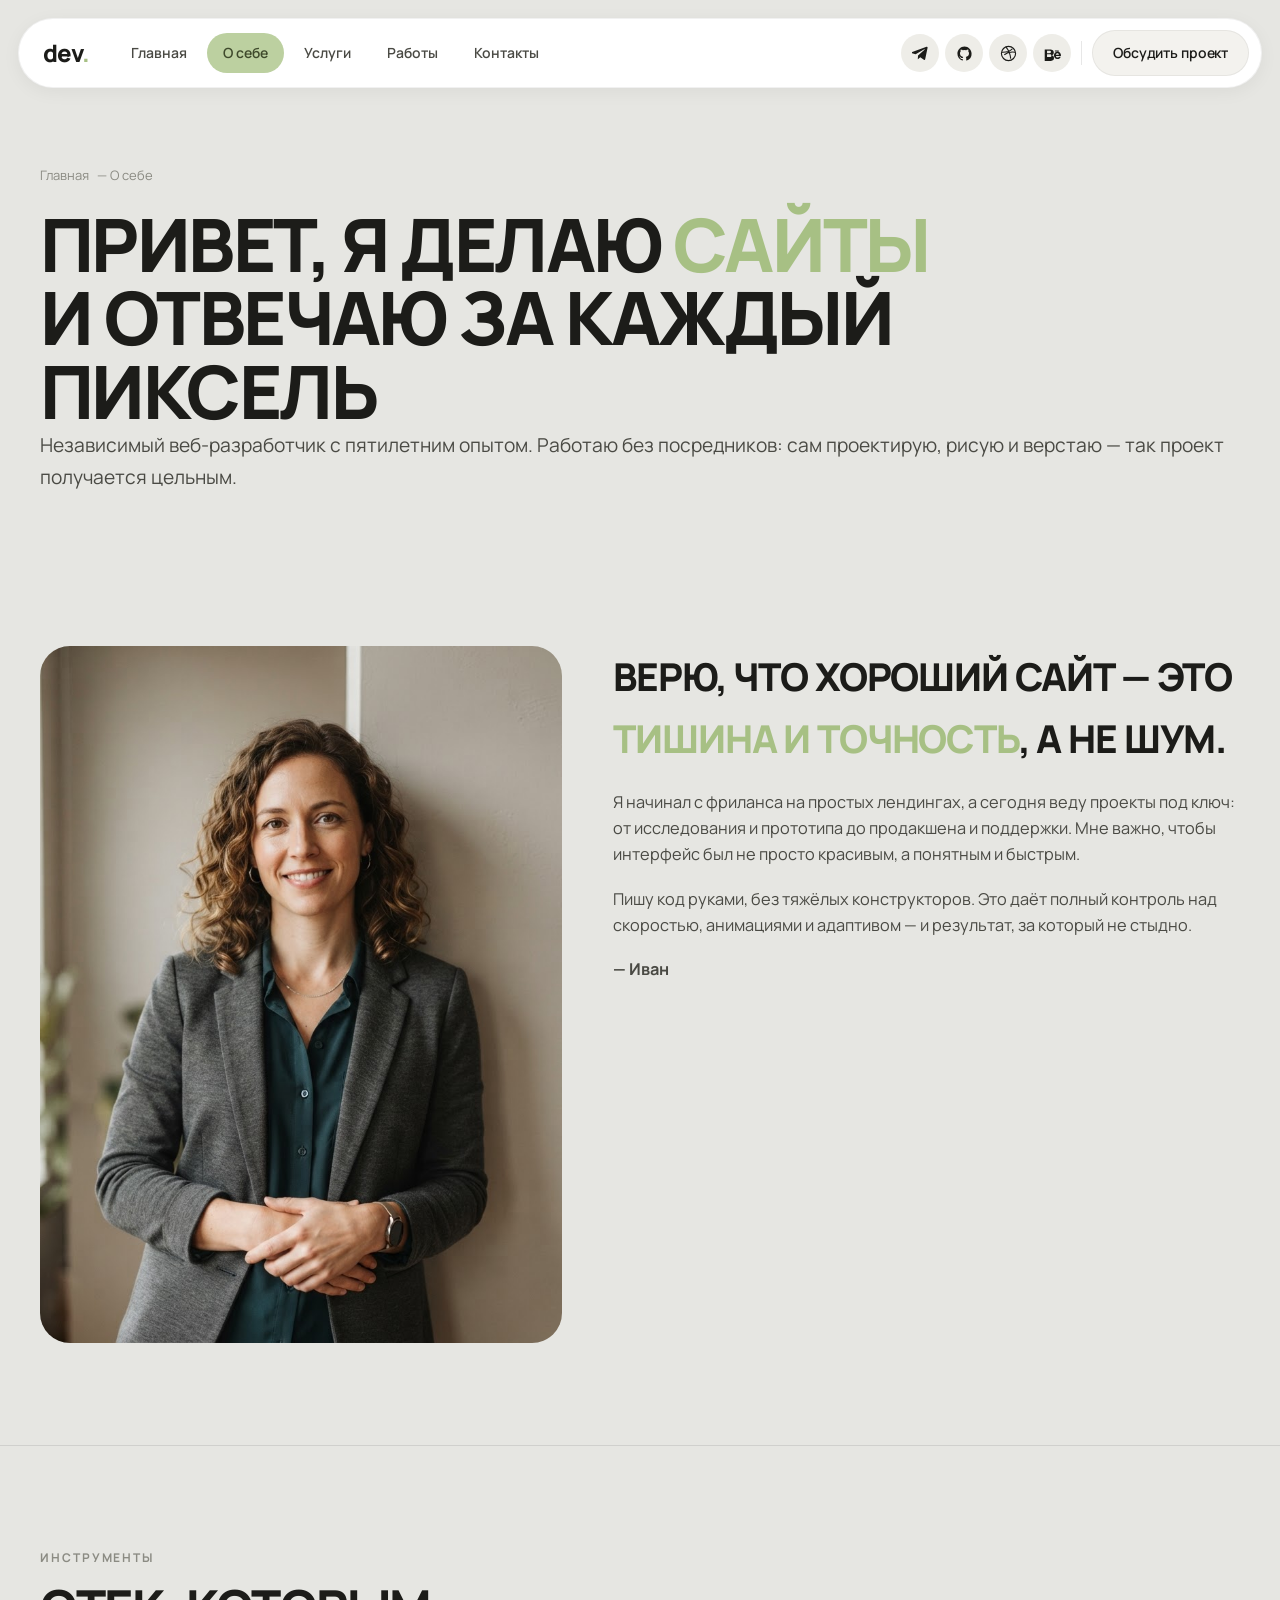
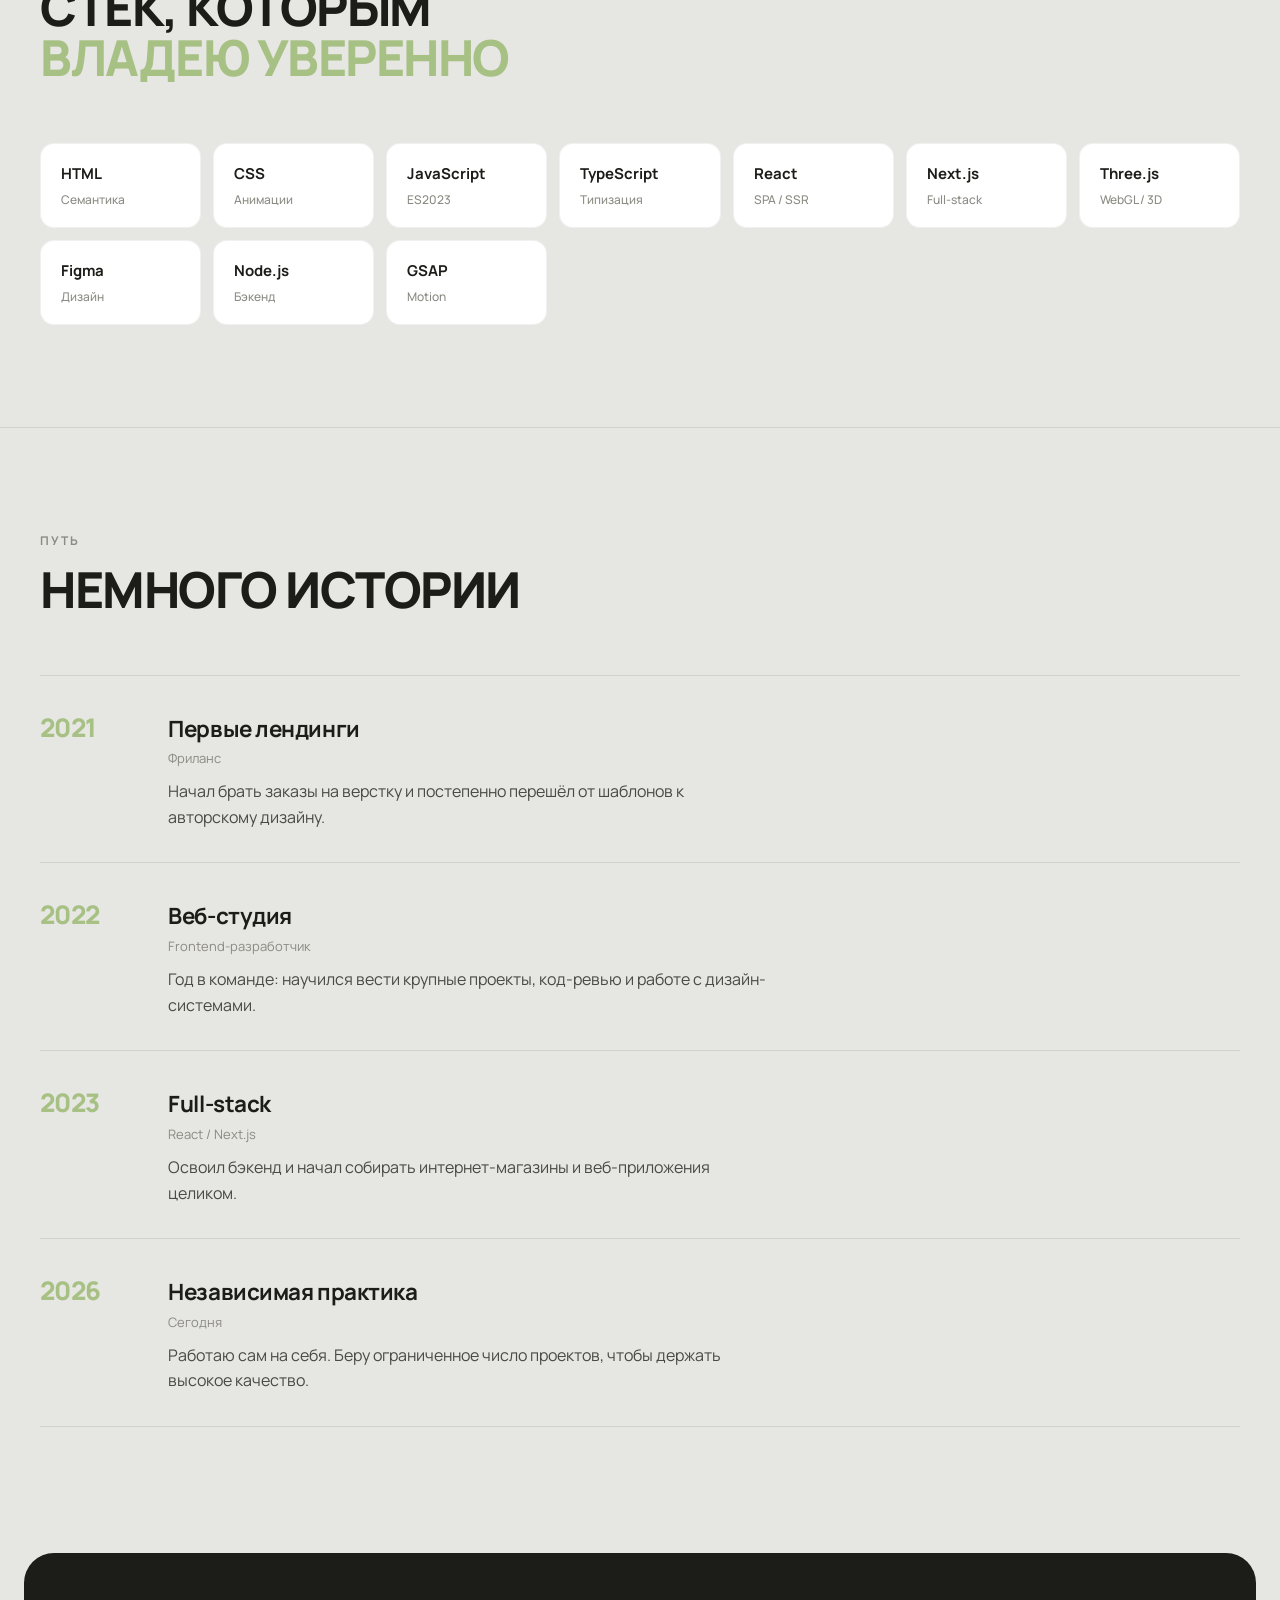
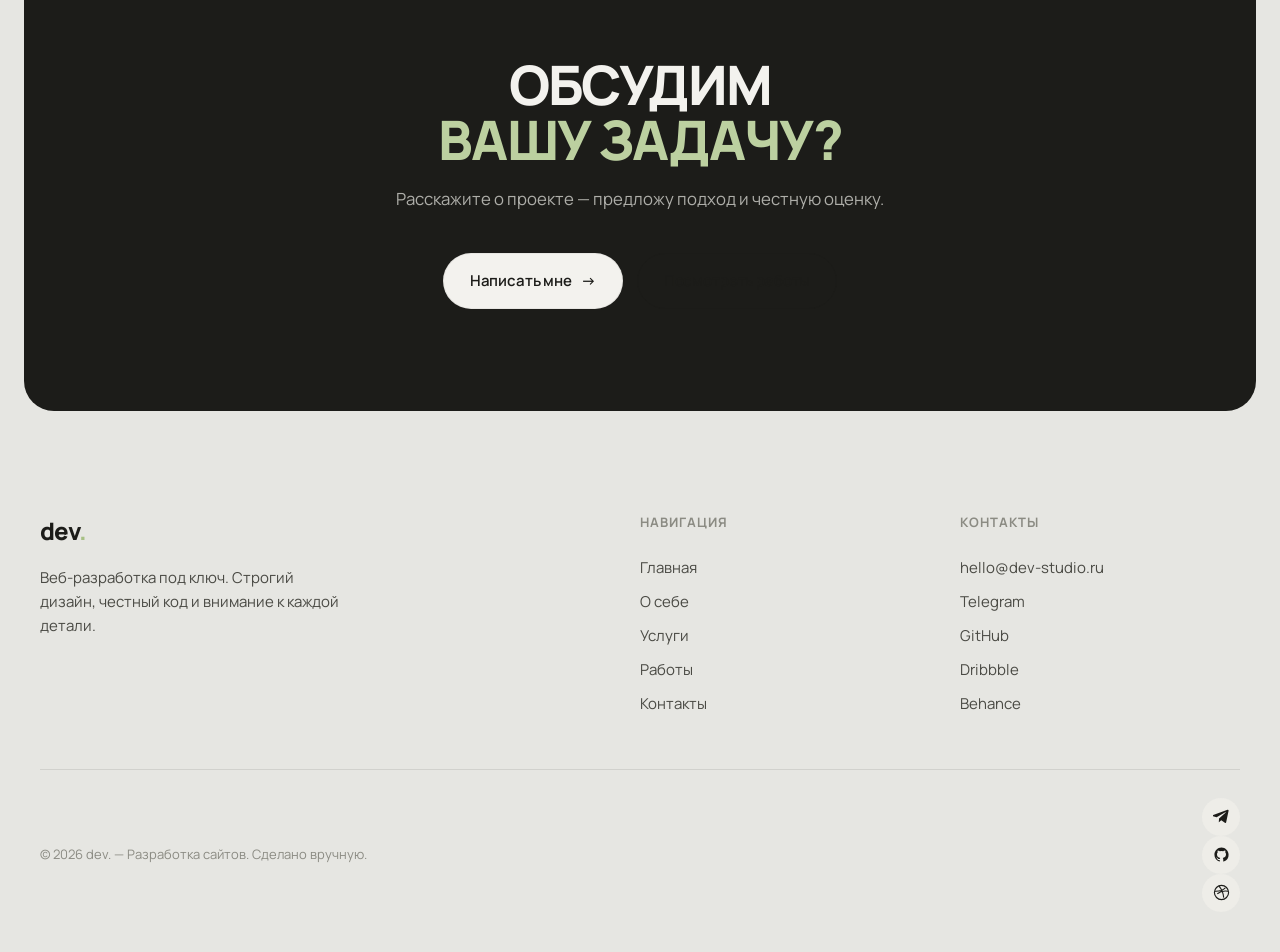
==== commit f0352753: "feat: update theme color and switch font to Manrope across pages Co-authored-by: Punelittley <189131" ====
--- a/about.html
+++ b/about.html
@@ -5,10 +5,10 @@
   <meta name="viewport" content="width=device-width, initial-scale=1.0" />
   <title>О себе — dev.</title>
   <meta name="description" content="Я — независимый веб-разработчик. Проектирую и собираю сайты вручную: строгий дизайн, чистый код и внимание к деталям." />
-  <meta name="theme-color" content="#0c0c0d" />
+  <meta name="theme-color" content="#e6e6e2" />
   <link rel="preconnect" href="https://fonts.googleapis.com" />
   <link rel="preconnect" href="https://fonts.gstatic.com" crossorigin />
-  <link href="https://fonts.googleapis.com/css2?family=Fraunces:ital,opsz,wght@0,9..144,300;0,9..144,400;0,9..144,600;1,9..144,300;1,9..144,400&family=Inter:wght@400;450;500;600&display=swap" rel="stylesheet" />
+  <link href="https://fonts.googleapis.com/css2?family=Manrope:wght@400;500;600;700;800&display=swap" rel="stylesheet" />
   <link rel="stylesheet" href="css/style.css" />
 </head>
 <body>
--- a/css/style.css
+++ b/css/style.css
@@ -1,1259 +1,1334 @@
 /* ============================================================
-   dev. — monochrome editorial design system
-   Hand-written stylesheet. Organised top-to-bottom:
-   tokens → base → layout → header → components → pages → media
-   ============================================================ */
-
-/* ---------- Design tokens ---------- */
+   Веб-студия — светлая редакторская тема (шалфейно-зелёный акцент)
+   Manrope · rounded pills · bento · warm gray surface
+   ============================================================ */
+
+/* ---------- Tokens ---------- */
 :root {
-  /* Warm-neutral monochrome palette (paper + ink) */
-  --ink:        #0c0c0d;
-  --ink-soft:   #141416;
-  --paper:      #f6f4ef;
-  --paper-dim:  #e9e6df;
-  --line:       rgba(246, 244, 239, 0.12);
-  --line-ink:   rgba(12, 12, 13, 0.12);
-  --mute:       #8a8a86;
-  --mute-ink:   #6c6c68;
-
-  --font-sans:  'Inter', -apple-system, BlinkMacSystemFont, 'Segoe UI', sans-serif;
-  --font-serif: 'Fraunces', Georgia, 'Times New Roman', serif;
-
-  --ease:       cubic-bezier(0.22, 1, 0.36, 1);
-  --ease-io:    cubic-bezier(0.65, 0, 0.35, 1);
-
-  --wrap:       1180px;
-  --gap:        clamp(16px, 2.4vw, 28px);
-  --radius:     18px;
-  --radius-lg:  26px;
+  --bg: #e6e6e2;          /* gray backdrop */
+  --surface: #f3f2ee;     /* main content panel */
+  --card: #ffffff;
+  --card-dim: #eeede8;
+  --ink: #1c1c19;         /* near-black text */
+  --ink-soft: #4a4a44;
+  --muted: #8b8b83;
+  --line: rgba(28, 28, 25, 0.1);
+  --line-soft: rgba(28, 28, 25, 0.06);
+  --accent: #bcd0a0;      /* sage green */
+  --accent-strong: #a7c084;
+  --accent-ink: #3f4a2c;  /* dark green text on accent */
+  --dark: #1c1c19;        /* dark cards */
+  --dark-ink: #edece7;
+
+  --radius-sm: 14px;
+  --radius: 22px;
+  --radius-lg: 30px;
+  --radius-pill: 999px;
+
+  --ease: cubic-bezier(0.22, 1, 0.36, 1);
+  --shadow-sm: 0 4px 18px rgba(28, 28, 25, 0.05);
+  --shadow: 0 20px 50px rgba(28, 28, 25, 0.08);
+
+  --maxw: 1280px;
 }
 
 /* ---------- Reset ---------- */
-*,
-*::before,
-*::after {
-  margin: 0;
-  padding: 0;
-  box-sizing: border-box;
-}
+*, *::before, *::after { box-sizing: border-box; margin: 0; padding: 0; }
 
 html {
+  background: var(--bg);
   scroll-behavior: smooth;
-  background: var(--ink);
   -webkit-text-size-adjust: 100%;
 }
 
 body {
-  font-family: var(--font-sans);
-  background: var(--ink);
-  color: var(--paper);
+  font-family: 'Manrope', system-ui, -apple-system, sans-serif;
+  background: var(--bg);
+  color: var(--ink);
   line-height: 1.6;
-  letter-spacing: -0.01em;
+  font-weight: 400;
+  overflow-x: hidden;
   -webkit-font-smoothing: antialiased;
   text-rendering: optimizeLegibility;
-  overflow-x: hidden;
-}
-
-img {
-  max-width: 100%;
-  display: block;
-}
-
-a {
-  color: inherit;
-  text-decoration: none;
-}
-
-button {
-  font-family: inherit;
-  color: inherit;
-  cursor: pointer;
-}
-
-::selection {
-  background: var(--paper);
-  color: var(--ink);
-}
-
-:focus-visible {
-  outline: 2px solid var(--paper);
-  outline-offset: 4px;
-  border-radius: 4px;
-}
-
-/* Emphasis words render in an elegant serif italic */
-em,
-.serif {
-  font-family: var(--font-serif);
-  font-style: italic;
-  font-weight: 400;
-}
-
-/* ============================================================
-   Loader
-   ============================================================ */
+}
+
+img { display: block; max-width: 100%; height: auto; }
+a { color: inherit; text-decoration: none; }
+button { font-family: inherit; cursor: pointer; border: none; background: none; }
+ul { list-style: none; }
+::selection { background: var(--accent); color: var(--accent-ink); }
+:focus-visible { outline: 2px solid var(--accent-strong); outline-offset: 3px; border-radius: 4px; }
+
+/* ---------- Loader ---------- */
 .loader {
   position: fixed;
   inset: 0;
-  z-index: 200;
-  background: var(--ink);
-  display: flex;
+  z-index: 999;
+  display: grid;
+  place-items: center;
+  background: var(--surface);
+  transition: opacity 0.6s var(--ease), visibility 0.6s;
+}
+.loader.hidden { opacity: 0; visibility: hidden; }
+.loader-mark {
+  display: flex;
+  font-size: clamp(2.4rem, 8vw, 4rem);
+  font-weight: 800;
+  letter-spacing: -0.04em;
+  color: var(--ink);
+}
+.loader-mark span {
+  opacity: 0;
+  transform: translateY(14px);
+  animation: loadUp 0.6s var(--ease) forwards;
+}
+.loader-mark span:nth-child(2) { animation-delay: 0.1s; }
+.loader-mark span:nth-child(3) { animation-delay: 0.2s; }
+@keyframes loadUp { to { opacity: 1; transform: translateY(0); } }
+
+/* ---------- Layout ---------- */
+.container {
+  width: 100%;
+  max-width: var(--maxw);
+  margin: 0 auto;
+  padding: 0 clamp(18px, 4vw, 40px);
+}
+
+.section-pad { padding: clamp(64px, 9vw, 130px) 0; }
+
+/* ---------- Eyebrows / labels ---------- */
+.eyebrow {
+  font-size: 12px;
+  font-weight: 600;
+  letter-spacing: 0.18em;
+  text-transform: uppercase;
+  color: var(--muted);
+}
+
+.chip {
+  display: inline-flex;
+  align-items: center;
+  height: 26px;
+  padding: 0 12px;
+  border-radius: var(--radius-pill);
+  background: var(--accent);
+  color: var(--accent-ink);
+  font-size: 12px;
+  font-weight: 600;
+  letter-spacing: 0.01em;
+}
+
+/* ---------- Buttons ---------- */
+.btn {
+  display: inline-flex;
   align-items: center;
   justify-content: center;
-  transition: opacity 0.7s var(--ease), visibility 0.7s;
-}
-
-.loader.hidden {
-  opacity: 0;
-  visibility: hidden;
-}
-
-.loader-mark {
-  font-family: var(--font-serif);
-  font-size: clamp(2.4rem, 7vw, 4.2rem);
-  font-weight: 300;
-  letter-spacing: -0.02em;
-  overflow: hidden;
-}
-
-.loader-mark span {
-  display: inline-block;
-  transform: translateY(120%);
-  animation: loaderUp 0.8s var(--ease) forwards;
-}
-
-.loader-mark span:nth-child(2) { animation-delay: 0.08s; }
-.loader-mark span:nth-child(3) { animation-delay: 0.16s; }
-
-@keyframes loaderUp {
-  to { transform: translateY(0); }
-}
-
-/* ============================================================
-   Custom cursor (fine pointers only)
-   ============================================================ */
-.cursor,
-.cursor-follower {
-  position: fixed;
-  top: 0;
-  left: 0;
-  pointer-events: none;
-  z-index: 150;
-  border-radius: 50%;
-  transform: translate(-50%, -50%);
-}
-
-.cursor {
-  width: 6px;
-  height: 6px;
-  background: var(--paper);
-  mix-blend-mode: difference;
-}
-
-.cursor-follower {
-  width: 34px;
-  height: 34px;
-  border: 1px solid rgba(246, 244, 239, 0.5);
-  mix-blend-mode: difference;
-  transition: width 0.3s var(--ease), height 0.3s var(--ease), border-color 0.3s;
-}
-
-.cursor-follower.hovering {
-  width: 58px;
-  height: 58px;
-  border-color: rgba(246, 244, 239, 0.9);
-}
-
-@media (hover: none), (max-width: 860px) {
-  .cursor,
-  .cursor-follower { display: none; }
-}
-
-/* ============================================================
-   Buttons
-   ============================================================ */
-.btn {
-  --pad: 15px 30px;
-  display: inline-flex;
-  align-items: center;
-  justify-content: center;
-  gap: 10px;
-  padding: var(--pad);
-  border-radius: 100px;
+  gap: 9px;
   font-size: 15px;
-  font-weight: 500;
+  font-weight: 600;
   letter-spacing: -0.01em;
-  border: 1px solid transparent;
-  transition: transform 0.4s var(--ease), background 0.4s, color 0.4s, border-color 0.4s, box-shadow 0.4s;
-  min-height: 48px;
+  padding: 15px 26px;
+  border-radius: var(--radius-pill);
+  transition: transform 0.4s var(--ease), background 0.3s var(--ease), color 0.3s var(--ease), border-color 0.3s var(--ease);
   white-space: nowrap;
 }
-
-.btn:hover { transform: translateY(-2px); }
-.btn:active { transform: translateY(0); }
-
-.btn-light  { background: var(--paper); color: var(--ink); }
-.btn-light:hover  { box-shadow: 0 14px 40px rgba(246, 244, 239, 0.18); }
-
-.btn-dark   { background: var(--ink); color: var(--paper); }
-.btn-dark:hover   { box-shadow: 0 14px 34px rgba(0, 0, 0, 0.4); }
-
-.btn-ghost  { background: transparent; border-color: rgba(246, 244, 239, 0.28); }
-.btn-ghost:hover  { border-color: var(--paper); background: rgba(246, 244, 239, 0.05); }
-
-.btn-small  { --pad: 10px 20px; font-size: 14px; min-height: 42px; }
-.btn-large  { --pad: 18px 40px; font-size: 16px; }
-.btn-block  { width: 100%; }
-
 .btn .arrow { transition: transform 0.4s var(--ease); }
 .btn:hover .arrow { transform: translateX(4px); }
 
-/* ============================================================
-   Rounded, static (non-morphing) pill header
+.btn-dark { background: var(--ink); color: var(--surface); }
+.btn-dark:hover { background: #000; transform: translateY(-2px); }
+
+.btn-accent { background: var(--accent); color: var(--accent-ink); }
+.btn-accent:hover { background: var(--accent-strong); transform: translateY(-2px); }
+
+.btn-ghost { background: transparent; color: var(--ink); border: 1px solid var(--line); }
+.btn-ghost:hover { border-color: var(--ink); transform: translateY(-2px); }
+
+.btn-small { padding: 11px 20px; font-size: 14px; }
+.btn-large { padding: 17px 34px; font-size: 16px; }
+.btn-block { width: 100%; }
+
+/* round icon button */
+.icon-btn {
+  width: 46px;
+  height: 46px;
+  border-radius: var(--radius-pill);
+  display: grid;
+  place-items: center;
+  flex-shrink: 0;
+  transition: transform 0.4s var(--ease), background 0.3s;
+}
+.icon-btn svg { width: 18px; height: 18px; }
+.icon-btn-accent { background: var(--accent); color: var(--accent-ink); }
+.icon-btn-accent:hover { background: var(--accent-strong); transform: translateY(-2px); }
+.icon-btn-dark { background: var(--ink); color: var(--surface); }
+.icon-btn-dark:hover { transform: translateY(-2px); }
+
+/* ============================================================
+   Header — rounded static pill
    ============================================================ */
 .nav {
-  position: fixed;
-  top: clamp(14px, 2vw, 22px);
-  left: 50%;
-  transform: translateX(-50%);
-  z-index: 100;
-  width: calc(100% - 32px);
-  max-width: 1080px;
-}
-
+  position: relative;
+  z-index: 40;
+  padding: clamp(10px, 1.4vw, 18px) clamp(10px, 1.4vw, 18px) 0;
+}
 .nav-inner {
-  display: flex;
-  align-items: center;
-  justify-content: space-between;
-  gap: 20px;
-  padding: 10px 12px 10px 22px;
-  border-radius: 100px;
-  background: rgba(18, 18, 20, 0.72);
-  border: 1px solid rgba(246, 244, 239, 0.1);
-  backdrop-filter: blur(22px) saturate(1.5);
-  -webkit-backdrop-filter: blur(22px) saturate(1.5);
-  box-shadow: 0 10px 40px rgba(0, 0, 0, 0.35), inset 0 1px 0 rgba(246, 244, 239, 0.06);
-}
-
+  max-width: 1360px;
+  margin: 0 auto;
+  display: flex;
+  align-items: center;
+  gap: 18px;
+  background: var(--card);
+  border: 1px solid var(--line-soft);
+  border-radius: var(--radius-pill);
+  padding: 11px 12px 11px 24px;
+  box-shadow: var(--shadow-sm);
+}
 .nav-logo {
-  font-family: var(--font-serif);
-  font-size: 23px;
-  font-weight: 400;
-  letter-spacing: -0.02em;
-  padding-right: 6px;
-}
-
-.accent-dot { color: var(--mute); }
+  font-size: 1.5rem;
+  font-weight: 800;
+  letter-spacing: -0.04em;
+  color: var(--ink);
+}
+.accent-dot { color: var(--accent-strong); }
 
 .nav-links {
   display: flex;
-  gap: 28px;
-  margin: 0 auto;
-}
-
+  align-items: center;
+  gap: 4px;
+  margin-left: 8px;
+}
 .nav-links a {
-  font-size: 14.5px;
-  font-weight: 450;
-  color: var(--mute);
-  transition: color 0.3s;
-  position: relative;
-  padding: 4px 0;
-}
-
-.nav-links a::after {
-  content: '';
-  position: absolute;
-  bottom: -2px;
-  left: 0;
-  width: 100%;
-  height: 1px;
-  background: var(--paper);
-  transform: scaleX(0);
-  transform-origin: right;
-  transition: transform 0.4s var(--ease);
-}
-
-.nav-links a:hover,
-.nav-links a[aria-current='page'] { color: var(--paper); }
-.nav-links a:hover::after,
-.nav-links a[aria-current='page']::after {
-  transform: scaleX(1);
-  transform-origin: left;
-}
+  font-size: 14px;
+  font-weight: 600;
+  color: var(--ink-soft);
+  padding: 9px 16px;
+  border-radius: var(--radius-pill);
+  transition: background 0.3s, color 0.3s;
+}
+.nav-links a:hover { background: var(--card-dim); color: var(--ink); }
+.nav-links a[aria-current="page"] { background: var(--accent); color: var(--accent-ink); }
 
 .nav-right {
-  display: flex;
-  align-items: center;
-  gap: 6px;
-}
-
-/* Social icon buttons */
-.social-row { display: flex; align-items: center; gap: 2px; }
-
+  margin-left: auto;
+  display: flex;
+  align-items: center;
+  gap: 10px;
+}
+.nav-loc {
+  display: flex;
+  align-items: center;
+  gap: 10px;
+  padding: 7px 16px 7px 8px;
+  border-radius: var(--radius-pill);
+  background: var(--card-dim);
+}
+.nav-loc .icon-btn { width: 34px; height: 34px; background: var(--ink); color: var(--surface); }
+.nav-loc .icon-btn svg { width: 15px; height: 15px; }
+.nav-loc-text { line-height: 1.2; }
+.nav-loc-text b { display: block; font-size: 13px; font-weight: 700; }
+.nav-loc-text span { font-size: 12px; color: var(--muted); }
+
+.social-row { display: flex; gap: 6px; }
 .social-ico {
   width: 38px;
   height: 38px;
-  display: inline-flex;
-  align-items: center;
-  justify-content: center;
-  border-radius: 50%;
-  color: var(--mute);
-  transition: color 0.3s, background 0.3s, transform 0.3s var(--ease);
-}
-
-.social-ico svg { width: 18px; height: 18px; }
-
-.social-ico:hover {
-  color: var(--paper);
-  background: rgba(246, 244, 239, 0.08);
-  transform: translateY(-2px);
-}
-
-.nav-divider {
-  width: 1px;
-  height: 22px;
-  background: var(--line);
-  margin: 0 6px;
-}
+  border-radius: var(--radius-pill);
+  display: grid;
+  place-items: center;
+  color: var(--ink);
+  background: var(--card-dim);
+  transition: background 0.3s, color 0.3s, transform 0.3s;
+}
+.social-ico svg { width: 17px; height: 17px; }
+.social-ico:hover { background: var(--accent); color: var(--accent-ink); transform: translateY(-2px); }
+
+.nav-divider { width: 1px; height: 24px; background: var(--line); }
 
 .nav-burger {
   display: none;
+  width: 46px;
+  height: 46px;
+  border-radius: var(--radius-pill);
+  background: var(--ink);
   flex-direction: column;
+  align-items: center;
+  justify-content: center;
   gap: 5px;
-  background: none;
-  border: none;
-  width: 44px;
-  height: 44px;
-  align-items: center;
-  justify-content: center;
-}
-
+}
 .nav-burger span {
-  display: block;
-  width: 22px;
-  height: 1.5px;
-  background: var(--paper);
-  transition: transform 0.35s var(--ease), opacity 0.35s;
-}
-
+  width: 18px;
+  height: 2px;
+  background: var(--surface);
+  border-radius: 2px;
+  transition: transform 0.3s var(--ease), opacity 0.3s;
+}
 .nav-burger.open span:first-child { transform: translateY(3.5px) rotate(45deg); }
-.nav-burger.open span:last-child  { transform: translateY(-3px) rotate(-45deg); }
-
-/* ---------- Mobile menu ---------- */
+.nav-burger.open span:last-child { transform: translateY(-3.5px) rotate(-45deg); }
+
+/* Mobile menu */
 .mobile-menu {
   position: fixed;
   inset: 0;
-  z-index: 90;
-  background: var(--ink);
+  z-index: 39;
+  background: var(--surface);
+  padding: 120px clamp(24px, 6vw, 48px) 48px;
   display: flex;
   flex-direction: column;
-  align-items: center;
-  justify-content: center;
-  gap: 40px;
+  gap: 30px;
+  transform: translateY(-100%);
   opacity: 0;
   visibility: hidden;
-  transition: opacity 0.5s var(--ease), visibility 0.5s;
-}
-
-.mobile-menu.open { opacity: 1; visibility: visible; }
-
-.mobile-menu nav {
-  display: flex;
-  flex-direction: column;
-  gap: 6px;
-  text-align: center;
-}
-
+  transition: transform 0.5s var(--ease), opacity 0.4s, visibility 0.4s;
+}
+.mobile-menu.open { transform: translateY(0); opacity: 1; visibility: visible; }
+.mobile-menu nav { display: flex; flex-direction: column; gap: 6px; }
 .mobile-menu nav a {
-  font-family: var(--font-serif);
-  font-size: clamp(2rem, 9vw, 3.2rem);
-  font-weight: 300;
-  letter-spacing: -0.02em;
-  padding: 6px 20px;
-  color: var(--mute);
-  transition: color 0.3s, transform 0.4s var(--ease);
-  transform: translateY(24px);
-  opacity: 0;
-}
-
-.mobile-menu.open nav a { transform: translateY(0); opacity: 1; }
-.mobile-menu.open nav a:nth-child(1) { transition-delay: 0.08s; }
-.mobile-menu.open nav a:nth-child(2) { transition-delay: 0.14s; }
-.mobile-menu.open nav a:nth-child(3) { transition-delay: 0.20s; }
-.mobile-menu.open nav a:nth-child(4) { transition-delay: 0.26s; }
-.mobile-menu.open nav a:nth-child(5) { transition-delay: 0.32s; }
-.mobile-menu.open nav a:nth-child(6) { transition-delay: 0.38s; }
-.mobile-menu nav a:hover { color: var(--paper); }
-
-.mobile-social { display: flex; gap: 8px; }
-
-/* ============================================================
-   Layout helpers
-   ============================================================ */
-.section {
-  padding: clamp(80px, 11vw, 150px) 0;
+  font-size: clamp(1.8rem, 8vw, 2.6rem);
+  font-weight: 800;
+  letter-spacing: -0.03em;
+  text-transform: uppercase;
+  color: var(--ink);
+  padding: 6px 0;
+}
+.mobile-menu nav a:hover { color: var(--accent-strong); }
+.mobile-social { display: flex; gap: 10px; margin-top: auto; }
+
+/* ============================================================
+   HERO
+   ============================================================ */
+.hero {
+  padding: clamp(28px, 4vw, 52px) clamp(18px, 4vw, 40px) clamp(40px, 6vw, 80px);
+  max-width: 1360px;
+  margin: 0 auto;
+}
+.hero-grid {
+  display: grid;
+  grid-template-columns: 0.92fr 1.08fr;
+  gap: clamp(24px, 3vw, 44px);
+  align-items: stretch;
+}
+
+.hero-left { display: flex; flex-direction: column; }
+.hero-title {
+  font-size: clamp(2.6rem, 6.4vw, 5.4rem);
+  font-weight: 800;
+  line-height: 0.98;
+  letter-spacing: -0.035em;
+  text-transform: uppercase;
+  color: var(--ink);
+  margin-top: clamp(20px, 3vw, 40px);
+}
+.hero-title em { font-style: normal; color: var(--accent-strong); }
+
+.hero-services { margin-top: auto; padding-top: clamp(32px, 5vw, 64px); }
+.hero-services-head {
+  display: flex;
+  align-items: center;
+  gap: 12px;
+  margin-bottom: 16px;
+}
+.hero-services-head span:first-child { font-size: 14px; font-weight: 700; }
+
+.service-list { display: flex; flex-direction: column; gap: 8px; }
+.service-item {
+  display: flex;
+  align-items: center;
+  gap: 16px;
+  padding: 12px 14px;
+  border-radius: var(--radius);
+  background: var(--card);
+  border: 1px solid var(--line-soft);
+  transition: transform 0.4s var(--ease), box-shadow 0.4s var(--ease);
+}
+.service-item:hover { transform: translateX(5px); box-shadow: var(--shadow-sm); }
+.service-thumb {
+  width: 52px;
+  height: 52px;
+  border-radius: 12px;
+  object-fit: cover;
+  flex-shrink: 0;
+  background: var(--card-dim);
+}
+.service-item h3 { font-size: 15px; font-weight: 700; letter-spacing: -0.01em; }
+.service-count {
+  margin-left: auto;
+  font-size: 12px;
+  font-weight: 600;
+  color: var(--ink-soft);
+  padding: 5px 12px;
+  border-radius: var(--radius-pill);
+  border: 1px solid var(--line);
+  white-space: nowrap;
+}
+.service-arrow {
+  width: 34px; height: 34px;
+  border-radius: var(--radius-pill);
+  display: grid; place-items: center;
+  border: 1px solid var(--line);
+  flex-shrink: 0;
+  transition: background 0.3s, color 0.3s, border-color 0.3s;
+}
+.service-arrow svg { width: 15px; height: 15px; }
+.service-item:hover .service-arrow { background: var(--accent); color: var(--accent-ink); border-color: transparent; }
+.service-all {
+  display: inline-flex;
+  align-self: flex-start;
+  margin-top: 18px;
+  font-size: 12px;
+  font-weight: 700;
+  letter-spacing: 0.1em;
+  text-transform: uppercase;
+  border-bottom: 1px solid var(--ink);
+  padding-bottom: 2px;
+}
+
+/* Hero image card */
+.hero-card {
   position: relative;
-}
-
-.section-light { background: var(--paper); color: var(--ink); }
-.section-dark  { background: var(--ink);   color: var(--paper); }
-
-.container {
-  max-width: var(--wrap);
-  margin: 0 auto;
-  padding: 0 24px;
-}
-
-.section-head {
-  display: flex;
-  align-items: flex-end;
-  justify-content: space-between;
-  gap: 32px;
-  margin-bottom: clamp(44px, 6vw, 80px);
-  flex-wrap: wrap;
-}
-
-.section-head-text { max-width: 640px; }
-
-.section-label {
-  display: inline-flex;
-  align-items: center;
-  gap: 10px;
-  font-size: 12.5px;
-  font-weight: 500;
-  letter-spacing: 0.22em;
-  text-transform: uppercase;
-  color: var(--mute);
-  margin-bottom: 20px;
-}
-
-.section-label::before {
-  content: '';
-  width: 26px;
-  height: 1px;
-  background: currentColor;
-  opacity: 0.5;
-}
-
-.section-title {
-  font-size: clamp(2.1rem, 5vw, 3.8rem);
-  font-weight: 600;
-  letter-spacing: -0.035em;
-  line-height: 1.05;
-  text-wrap: balance;
-}
-
-.section-title em { letter-spacing: -0.01em; }
-
-.lead {
-  font-size: clamp(1.05rem, 1.6vw, 1.2rem);
-  color: var(--mute);
-  line-height: 1.7;
-}
-.section-light .lead { color: var(--mute-ink); }
-
-/* Reveal animations */
-.fade-up {
-  opacity: 0;
-  transform: translateY(26px);
-  transition: opacity 0.9s var(--ease), transform 0.9s var(--ease);
-}
-.fade-up.visible { opacity: 1; transform: translateY(0); }
-
-.reveal-line { display: block; overflow: hidden; }
-.reveal-line > span {
-  display: block;
-  transform: translateY(110%);
-  transition: transform 1s var(--ease);
-}
-body.loaded .reveal-line > span { transform: translateY(0); }
-
-/* ============================================================
-   Hero
-   ============================================================ */
-.hero {
-  position: relative;
-  min-height: 100dvh;
-  display: flex;
-  align-items: center;
-  justify-content: center;
+  border-radius: var(--radius-lg);
   overflow: hidden;
-}
-
-#hero-canvas {
+  min-height: clamp(440px, 52vw, 640px);
+  background: var(--card-dim);
+  isolation: isolate;
+}
+.hero-card > img {
   position: absolute;
   inset: 0;
   width: 100%;
   height: 100%;
-  display: block;
-}
-
-.hero-content {
+  object-fit: cover;
+  z-index: -1;
+}
+.hero-card-top {
+  position: absolute;
+  top: 18px; left: 18px; right: 18px;
+  display: flex;
+  align-items: center;
+  gap: 10px;
+}
+.hero-loc {
+  display: flex;
+  align-items: center;
+  gap: 10px;
+  background: rgba(255,255,255,0.92);
+  backdrop-filter: blur(8px);
+  border-radius: var(--radius-pill);
+  padding: 7px 18px 7px 8px;
+}
+.hero-loc .icon-btn { width: 34px; height: 34px; background: var(--ink); color: var(--surface); }
+.hero-loc .icon-btn svg { width: 14px; height: 14px; }
+.hero-loc-text { line-height: 1.2; }
+.hero-loc-text b { display: block; font-size: 13px; font-weight: 700; color: var(--ink); }
+.hero-loc-text span { font-size: 12px; color: var(--muted); }
+.hero-card-top .btn-accent { margin-left: auto; }
+
+.hero-search {
+  position: absolute;
+  left: 18px; right: 18px;
+  bottom: 84px;
+  display: flex;
+  align-items: center;
+  gap: 12px;
+  background: rgba(255,255,255,0.94);
+  backdrop-filter: blur(8px);
+  border-radius: var(--radius-pill);
+  padding: 15px 20px;
+  color: var(--ink-soft);
+  font-size: 14.5px;
+  font-weight: 500;
+}
+.hero-search svg { width: 18px; height: 18px; flex-shrink: 0; color: var(--muted); }
+.hero-search .close { margin-left: auto; color: var(--muted); }
+
+.hero-card-bottom {
+  position: absolute;
+  left: 18px; right: 18px;
+  bottom: 18px;
+  display: flex;
+  align-items: center;
+  justify-content: space-between;
+  gap: 12px;
+}
+.hero-pill {
+  display: flex;
+  align-items: center;
+  gap: 10px;
+  background: rgba(255,255,255,0.92);
+  backdrop-filter: blur(8px);
+  border-radius: var(--radius-pill);
+  padding: 7px 18px 7px 8px;
+  font-size: 12px;
+  color: var(--ink-soft);
+}
+.hero-pill .avatar {
+  width: 34px; height: 34px;
+  border-radius: var(--radius-pill);
+  background: var(--accent);
+  display: grid; place-items: center;
+  color: var(--accent-ink);
+}
+.hero-pill .avatar svg { width: 15px; height: 15px; }
+.hero-pill b { display: block; font-size: 13px; color: var(--ink); font-weight: 700; }
+.hero-social { display: flex; align-items: center; gap: 8px; background: rgba(255,255,255,0.92); backdrop-filter: blur(8px); border-radius: var(--radius-pill); padding: 7px 18px 7px 8px; }
+.hero-social .dots { display: flex; gap: 6px; }
+.hero-social .dots a {
+  width: 34px; height: 34px;
+  border-radius: var(--radius-pill);
+  background: var(--accent);
+  display: grid; place-items: center;
+  color: var(--accent-ink);
+  transition: transform 0.3s, background 0.3s;
+}
+.hero-social .dots a:hover { background: var(--accent-strong); transform: translateY(-2px); }
+.hero-social .dots svg { width: 15px; height: 15px; }
+.hero-social span { font-size: 12px; color: var(--ink-soft); }
+
+/* ============================================================
+   Section head
+   ============================================================ */
+.section-head {
+  display: flex;
+  justify-content: space-between;
+  align-items: flex-end;
+  gap: 24px;
+  margin-bottom: clamp(36px, 5vw, 60px);
+}
+.section-head-text { max-width: 640px; }
+.section-label {
+  font-size: 12px;
+  font-weight: 700;
+  letter-spacing: 0.16em;
+  text-transform: uppercase;
+  color: var(--muted);
+  margin-bottom: 14px;
+}
+.section-title {
+  font-size: clamp(1.9rem, 4vw, 3.1rem);
+  font-weight: 800;
+  line-height: 1.02;
+  letter-spacing: -0.03em;
+  text-transform: uppercase;
+}
+.section-title em { font-style: normal; color: var(--accent-strong); }
+.lead { font-size: clamp(1.05rem, 1.6vw, 1.2rem); color: var(--ink-soft); line-height: 1.7; }
+
+/* ============================================================
+   WHY US — cards around concentric circles
+   ============================================================ */
+.whyus { padding: clamp(50px, 7vw, 110px) 0; }
+.whyus-wrap {
   position: relative;
-  z-index: 2;
+  display: grid;
+  grid-template-columns: 1fr 1fr;
+  gap: clamp(20px, 12vw, 220px) 24px;
+}
+.whyus-center {
+  position: absolute;
+  inset: 0;
+  display: grid;
+  place-items: center;
+  pointer-events: none;
+  z-index: 0;
+}
+.whyus-rings {
+  position: absolute;
+  width: min(46vw, 440px);
+  aspect-ratio: 1;
+  border-radius: 50%;
+  border: 1px solid var(--line);
+}
+.whyus-rings::before {
+  content: "";
+  position: absolute;
+  inset: 16%;
+  border-radius: 50%;
+  border: 1px solid var(--line-soft);
+}
+.whyus-center h2 {
+  position: relative;
+  font-size: clamp(1.8rem, 4vw, 3rem);
+  font-weight: 800;
+  letter-spacing: -0.03em;
+  text-transform: uppercase;
   text-align: center;
-  padding: 140px 24px 90px;
-  max-width: 940px;
-}
-
-.hero-eyebrow {
+  line-height: 1;
+}
+.whyus-card {
+  position: relative;
+  z-index: 1;
+  background: var(--card);
+  border: 1px solid var(--line-soft);
+  border-radius: var(--radius);
+  padding: clamp(22px, 2.4vw, 32px);
+  box-shadow: var(--shadow-sm);
+}
+.whyus-card-head {
+  display: flex;
+  justify-content: space-between;
+  align-items: flex-start;
+  gap: 16px;
+  margin-bottom: clamp(24px, 4vw, 48px);
+}
+.whyus-card h3 {
+  font-size: clamp(1.1rem, 2vw, 1.4rem);
+  font-weight: 700;
+  letter-spacing: -0.02em;
+  line-height: 1.15;
+}
+.whyus-num { font-size: 13px; font-weight: 600; color: var(--muted); white-space: nowrap; }
+.whyus-num b { color: var(--ink); font-size: 15px; }
+.whyus-card p { font-size: 14.5px; color: var(--ink-soft); max-width: 34ch; }
+
+/* ============================================================
+   BENTO — sections grid
+   ============================================================ */
+.bento-section { padding: clamp(40px, 6vw, 80px) 0 clamp(64px, 9vw, 120px); }
+.bento-switch {
+  font-size: clamp(1.8rem, 4.4vw, 3.2rem);
+  font-weight: 800;
+  letter-spacing: -0.03em;
+  text-transform: uppercase;
+  margin-bottom: clamp(28px, 4vw, 48px);
+}
+.bento-switch .off { color: var(--muted); }
+.bento-switch .sep { color: var(--line); font-weight: 400; }
+
+.bento {
+  display: grid;
+  grid-template-columns: repeat(3, 1fr);
+  grid-auto-rows: 200px;
+  gap: 14px;
+}
+.bento-card {
+  position: relative;
+  border-radius: var(--radius);
+  overflow: hidden;
+  background: var(--card-dim);
+  isolation: isolate;
+  display: flex;
+  flex-direction: column;
+  justify-content: flex-start;
+  padding: 22px;
+  transition: transform 0.5s var(--ease);
+}
+.bento-card:hover { transform: translateY(-4px); }
+.bento-card > img {
+  position: absolute;
+  inset: 0;
+  width: 100%;
+  height: 100%;
+  object-fit: cover;
+  z-index: -1;
+  transition: transform 0.7s var(--ease);
+}
+.bento-card:hover > img { transform: scale(1.05); }
+.bento-card h3 {
+  font-size: 1.15rem;
+  font-weight: 700;
+  letter-spacing: -0.01em;
+  color: var(--surface);
+  text-shadow: 0 1px 12px rgba(0,0,0,0.3);
+}
+.bento-card.on-light h3 { color: var(--ink); text-shadow: none; }
+.bento-card .go {
+  position: absolute;
+  right: 16px; bottom: 16px;
+  width: 40px; height: 40px;
+  border-radius: var(--radius-pill);
+  background: rgba(255,255,255,0.9);
+  color: var(--ink);
+  display: grid; place-items: center;
+  transition: background 0.3s, color 0.3s;
+}
+.bento-card:hover .go { background: var(--accent); color: var(--accent-ink); }
+.bento-card .go svg { width: 16px; height: 16px; }
+
+.bento-tall { grid-row: span 2; }
+.bento-wide { grid-column: span 2; }
+.bento-card.accent { background: var(--accent); }
+.bento-card.accent h3 { color: var(--accent-ink); text-shadow: none; }
+.bento-card.dark { background: var(--dark); }
+
+/* ============================================================
+   FEATURED project
+   ============================================================ */
+.featured { padding: clamp(50px, 7vw, 110px) 0; border-top: 1px solid var(--line); }
+.featured-label {
+  font-size: 12px;
+  font-weight: 700;
+  letter-spacing: 0.16em;
+  text-transform: uppercase;
+  color: var(--muted);
+  margin-bottom: clamp(32px, 4vw, 56px);
+}
+.featured-grid {
+  display: grid;
+  grid-template-columns: 1fr 0.9fr 1fr;
+  gap: clamp(24px, 3vw, 48px);
+  align-items: center;
+}
+.featured-title {
+  font-size: clamp(2rem, 5vw, 3.6rem);
+  font-weight: 800;
+  line-height: 1;
+  letter-spacing: -0.03em;
+  text-transform: uppercase;
+}
+.featured-tags-label { font-size: 13px; color: var(--muted); margin: clamp(28px, 4vw, 48px) 0 12px; }
+.featured-tags { display: flex; flex-wrap: wrap; gap: 8px; }
+.featured-tag {
   font-size: 13px;
   font-weight: 500;
-  letter-spacing: 0.24em;
-  text-transform: uppercase;
-  color: var(--mute);
-  margin-bottom: 30px;
-}
-
-.hero-title {
-  font-size: clamp(2.7rem, 8.4vw, 6.4rem);
+  color: var(--ink-soft);
+  padding: 8px 16px;
+  border-radius: var(--radius-pill);
+  background: var(--card);
+  border: 1px solid var(--line-soft);
+}
+.featured-media {
+  position: relative;
+  aspect-ratio: 1;
+  border-radius: 50%;
+  overflow: hidden;
+  background: var(--card-dim);
+  margin: 0 auto;
+  width: 100%;
+}
+.featured-media img { width: 100%; height: 100%; object-fit: cover; }
+.featured-play {
+  position: absolute;
+  inset: 0;
+  margin: auto;
+  width: 60px; height: 60px;
+  border-radius: var(--radius-pill);
+  background: rgba(255,255,255,0.9);
+  display: grid; place-items: center;
+  transition: transform 0.3s, background 0.3s;
+}
+.featured-play:hover { transform: scale(1.08); background: var(--accent); }
+.featured-play svg { width: 20px; height: 20px; color: var(--ink); }
+.featured-right { display: flex; flex-direction: column; height: 100%; justify-content: space-between; gap: 32px; }
+.featured-desc { font-size: clamp(1rem, 1.6vw, 1.15rem); color: var(--ink-soft); line-height: 1.55; }
+.featured-more {
+  align-self: flex-end;
+  display: inline-flex;
+  align-items: center;
+  gap: 12px;
+  font-size: 13px;
   font-weight: 600;
-  line-height: 1.0;
-  letter-spacing: -0.045em;
-  margin-bottom: 34px;
-  text-wrap: balance;
-}
-
-.hero-title em {
-  font-weight: 300;
-  letter-spacing: -0.02em;
-}
-
-.hero-sub {
-  font-size: clamp(1.02rem, 1.9vw, 1.25rem);
-  color: var(--mute);
-  margin-bottom: 44px;
-  line-height: 1.7;
-  max-width: 620px;
-  margin-inline: auto;
-}
-
-.hero-actions span {
-  display: flex;
-  gap: 14px;
-  justify-content: center;
-  flex-wrap: wrap;
-}
-
-body.loaded .hero-eyebrow > span { transition-delay: 0.1s; }
-body.loaded .hero-title .reveal-line:nth-child(1) > span { transition-delay: 0.2s; }
-body.loaded .hero-title .reveal-line:nth-child(2) > span { transition-delay: 0.3s; }
-body.loaded .hero-title .reveal-line:nth-child(3) > span { transition-delay: 0.4s; }
-body.loaded .hero-sub > span { transition-delay: 0.55s; }
-body.loaded .hero-actions > span { transition-delay: 0.7s; }
-
-.hero-scroll {
-  position: absolute;
-  bottom: 30px;
-  left: 50%;
-  transform: translateX(-50%);
-  display: flex;
-  flex-direction: column;
-  align-items: center;
-  gap: 10px;
-  z-index: 2;
-}
-
-.hero-scroll span {
-  font-size: 10.5px;
-  letter-spacing: 0.3em;
-  text-transform: uppercase;
-  color: var(--mute);
-}
-
-.hero-scroll-line {
-  width: 1px;
-  height: 46px;
-  background: linear-gradient(to bottom, transparent, var(--mute));
-  animation: scrollPulse 2s var(--ease-io) infinite;
-}
-
-@keyframes scrollPulse {
-  0%, 100% { transform: scaleY(0.4); opacity: 0.3; transform-origin: top; }
-  50%      { transform: scaleY(1);   opacity: 1;   transform-origin: top; }
-}
-
-/* ============================================================
-   Marquee
+  color: var(--ink);
+}
+.featured-more .icon-btn { width: 42px; height: 42px; }
+
+/* ============================================================
+   MARQUEE
    ============================================================ */
 .marquee {
   overflow: hidden;
-  padding: 20px 0;
-  white-space: nowrap;
   border-top: 1px solid var(--line);
   border-bottom: 1px solid var(--line);
-}
-
+  padding: 22px 0;
+  background: var(--card);
+}
 .marquee-track {
-  display: inline-flex;
-  animation: marquee 38s linear infinite;
-}
-.marquee-track.reverse { animation: marquee-r 38s linear infinite; }
-
+  display: flex;
+  white-space: nowrap;
+  width: max-content;
+  animation: scrollX 32s linear infinite;
+}
 .marquee-track span {
-  font-family: var(--font-serif);
-  font-size: clamp(1.3rem, 3vw, 2rem);
-  font-weight: 300;
-  font-style: italic;
-  padding: 0 8px;
-  color: var(--paper);
-}
-.marquee-track .dot { color: var(--mute); font-style: normal; padding: 0 4px; }
-
-@keyframes marquee   { from { transform: translateX(0); }    to { transform: translateX(-50%); } }
-@keyframes marquee-r { from { transform: translateX(-50%); } to { transform: translateX(0); } }
-
-/* ============================================================
-   Services — bordered editorial list/grid
-   ============================================================ */
-.services-grid {
-  display: grid;
-  grid-template-columns: repeat(3, 1fr);
-  border-top: 1px solid var(--line);
-  border-left: 1px solid var(--line);
-}
-.section-light .services-grid { border-color: var(--line-ink); }
-
-.svc {
-  position: relative;
-  padding: 40px 34px 44px;
-  border-right: 1px solid var(--line);
-  border-bottom: 1px solid var(--line);
-  overflow: hidden;
-  transition: background 0.5s var(--ease);
-}
-.section-light .svc { border-color: var(--line-ink); }
-
-.svc:hover { background: rgba(246, 244, 239, 0.04); }
-.section-light .svc:hover { background: rgba(12, 12, 13, 0.03); }
-
-.svc-num {
-  font-family: var(--font-serif);
-  font-size: 14px;
-  color: var(--mute);
-  margin-bottom: 30px;
-}
-
-.svc-ico {
-  width: 44px;
-  height: 44px;
-  margin-bottom: 22px;
-  color: var(--paper);
-  transition: transform 0.5s var(--ease);
-}
-.section-light .svc-ico { color: var(--ink); }
-.svc:hover .svc-ico { transform: translateY(-3px); }
-.svc-ico svg { width: 100%; height: 100%; }
-
-.svc h3 {
-  font-size: 1.3rem;
-  font-weight: 600;
+  font-size: clamp(1.4rem, 3vw, 2.2rem);
+  font-weight: 800;
   letter-spacing: -0.02em;
-  margin-bottom: 12px;
-}
-
-.svc p {
-  font-size: 14.5px;
-  color: var(--mute);
-  line-height: 1.65;
-}
-.section-light .svc p { color: var(--mute-ink); }
-
-.svc-line {
-  position: absolute;
-  left: 0;
-  bottom: 0;
-  height: 2px;
-  width: 100%;
-  background: var(--paper);
-  transform: scaleX(0);
-  transform-origin: left;
-  transition: transform 0.6s var(--ease);
-}
-.section-light .svc-line { background: var(--ink); }
-.svc:hover .svc-line { transform: scaleX(1); }
-
-/* ============================================================
-   Stats
-   ============================================================ */
-.stats-section {
-  border-top: 1px solid var(--line);
-  border-bottom: 1px solid var(--line);
-  padding: clamp(60px, 8vw, 100px) 0;
-}
-
+  text-transform: uppercase;
+  padding-right: 0.4em;
+}
+.marquee-track .dot { color: var(--accent-strong); }
+@keyframes scrollX { to { transform: translateX(-50%); } }
+
+/* ============================================================
+   STATS
+   ============================================================ */
 .stats-grid {
   display: grid;
   grid-template-columns: repeat(4, 1fr);
-  gap: 24px;
-}
-
-.stat { text-align: left; }
-
+  gap: 14px;
+}
+.stat {
+  background: var(--card);
+  border: 1px solid var(--line-soft);
+  border-radius: var(--radius);
+  padding: clamp(24px, 3vw, 40px);
+}
 .stat-value {
-  font-family: var(--font-serif);
-  font-size: clamp(2.6rem, 5vw, 4rem);
-  font-weight: 300;
+  font-size: clamp(2.4rem, 5vw, 3.6rem);
+  font-weight: 800;
   letter-spacing: -0.03em;
   line-height: 1;
-  margin-bottom: 10px;
+  color: var(--ink);
   font-variant-numeric: tabular-nums;
 }
-
-.stat-label {
-  font-size: 13.5px;
-  color: var(--mute);
-  letter-spacing: 0.01em;
-}
-
-/* ============================================================
-   Process — numbered timeline
-   ============================================================ */
-.process-list {
-  border-top: 1px solid var(--line-ink);
-}
-
+.stat-label { font-size: 14px; color: var(--ink-soft); margin-top: 10px; }
+
+/* ============================================================
+   PROCESS
+   ============================================================ */
+.process-list { display: grid; gap: 0; }
 .process-item {
   display: grid;
   grid-template-columns: 90px 1fr;
-  gap: 28px;
-  padding: 36px 4px;
-  border-bottom: 1px solid var(--line-ink);
-  transition: padding-left 0.5s var(--ease);
-}
-.process-item:hover { padding-left: 20px; }
-
+  gap: clamp(16px, 3vw, 48px);
+  padding: clamp(24px, 3vw, 36px) 0;
+  border-top: 1px solid var(--line);
+  align-items: baseline;
+}
+.process-item:last-child { border-bottom: 1px solid var(--line); }
 .process-num {
-  font-family: var(--font-serif);
-  font-size: 2rem;
-  font-weight: 300;
-  color: var(--mute-ink);
-  line-height: 1;
-}
-
-.process-body { max-width: 560px; }
-.process-body h3 {
-  font-size: 1.5rem;
-  font-weight: 600;
+  font-size: clamp(1.4rem, 3vw, 2rem);
+  font-weight: 800;
+  color: var(--accent-strong);
   letter-spacing: -0.02em;
-  margin-bottom: 10px;
-}
-.process-body p { color: var(--mute-ink); font-size: 15px; }
-
-/* ============================================================
-   Work — cards
+}
+.process-body h3 { font-size: clamp(1.2rem, 2.4vw, 1.6rem); font-weight: 700; letter-spacing: -0.02em; margin-bottom: 8px; }
+.process-body p { color: var(--ink-soft); max-width: 60ch; }
+
+/* ============================================================
+   WORK GRID
    ============================================================ */
 .work-grid {
   display: grid;
-  grid-template-columns: repeat(2, 1fr);
-  gap: clamp(24px, 4vw, 56px) clamp(20px, 3vw, 40px);
-}
-
-.work-card { display: block; }
-
+  grid-template-columns: repeat(auto-fit, minmax(280px, 1fr));
+  gap: 16px;
+}
+.work-card { display: block; transition: transform 0.5s var(--ease), opacity 0.5s var(--ease); }
+.work-card.is-hidden { display: none; }
 .work-image {
   position: relative;
   border-radius: var(--radius);
   overflow: hidden;
   aspect-ratio: 4 / 3;
-  background: var(--ink-soft);
-  border: 1px solid var(--line);
-}
-.section-light .work-image { border-color: var(--line-ink); background: var(--paper-dim); }
-
-.work-image img {
-  width: 100%;
-  height: 100%;
-  object-fit: cover;
-  transition: transform 0.9s var(--ease), filter 0.9s;
-  filter: grayscale(1) contrast(1.02);
-}
-.work-card:hover .work-image img { transform: scale(1.05); filter: grayscale(0); }
-
+  background: var(--card-dim);
+  margin-bottom: 16px;
+}
+.work-image img { width: 100%; height: 100%; object-fit: cover; transition: transform 0.7s var(--ease); }
+.work-card:hover .work-image img { transform: scale(1.05); }
 .work-tag {
   position: absolute;
-  top: 16px;
-  left: 16px;
+  top: 14px; left: 14px;
+  z-index: 1;
   font-size: 12px;
-  letter-spacing: 0.04em;
+  font-weight: 600;
   padding: 6px 14px;
-  border-radius: 100px;
-  background: rgba(12, 12, 13, 0.55);
-  color: var(--paper);
-  backdrop-filter: blur(8px);
-  border: 1px solid rgba(246, 244, 239, 0.16);
-}
-
-.work-info {
-  display: flex;
-  align-items: baseline;
-  justify-content: space-between;
+  border-radius: var(--radius-pill);
+  background: rgba(255,255,255,0.92);
+  backdrop-filter: blur(6px);
+  color: var(--ink);
+}
+.work-info { display: flex; justify-content: space-between; align-items: baseline; gap: 12px; }
+.work-info h3 { font-size: 1.25rem; font-weight: 700; letter-spacing: -0.02em; }
+.work-info span { font-size: 13.5px; color: var(--muted); white-space: nowrap; }
+
+/* Portfolio filter */
+.filter-row { display: flex; flex-wrap: wrap; gap: 10px; margin-bottom: clamp(32px, 5vw, 52px); }
+.filter-btn {
+  font-size: 14px;
+  font-weight: 600;
+  color: var(--ink-soft);
+  padding: 9px 20px;
+  border: 1px solid var(--line);
+  border-radius: var(--radius-pill);
+  background: transparent;
+  transition: color 0.3s, background 0.3s, border-color 0.3s;
+}
+.filter-btn:hover { color: var(--ink); border-color: var(--ink); }
+.filter-btn.is-active { color: var(--accent-ink); background: var(--accent); border-color: transparent; }
+
+/* ============================================================
+   SERVICES page — cards / pricing / faq
+   ============================================================ */
+.services-grid {
+  display: grid;
+  grid-template-columns: repeat(auto-fit, minmax(280px, 1fr));
   gap: 16px;
-  margin-top: 20px;
-  padding-bottom: 18px;
-  border-bottom: 1px solid var(--line);
-}
-.section-light .work-info { border-color: var(--line-ink); }
-
-.work-info h3 { font-size: 1.35rem; font-weight: 600; letter-spacing: -0.02em; }
-.work-info span { font-size: 13.5px; color: var(--mute); white-space: nowrap; }
-.section-light .work-info span { color: var(--mute-ink); }
-
-/* ============================================================
-   Pricing
-   ============================================================ */
-.pricing-grid {
-  display: grid;
-  grid-template-columns: repeat(3, 1fr);
-  gap: 20px;
-  align-items: stretch;
-}
-
+}
+.svc {
+  position: relative;
+  background: var(--card);
+  border: 1px solid var(--line-soft);
+  border-radius: var(--radius);
+  padding: clamp(24px, 3vw, 34px);
+  overflow: hidden;
+  transition: transform 0.5s var(--ease), box-shadow 0.5s var(--ease);
+}
+.svc:hover { transform: translateY(-4px); box-shadow: var(--shadow); }
+.svc-num { font-size: 13px; font-weight: 700; color: var(--muted); }
+.svc-ico {
+  width: 52px; height: 52px;
+  border-radius: 14px;
+  background: var(--accent);
+  color: var(--accent-ink);
+  display: grid; place-items: center;
+  margin: 18px 0 22px;
+}
+.svc-ico svg { width: 24px; height: 24px; }
+.svc h3 { font-size: 1.35rem; font-weight: 700; letter-spacing: -0.02em; margin-bottom: 10px; }
+.svc p { color: var(--ink-soft); font-size: 15px; }
+.svc-line { display: none; }
+
+/* pricing */
+.pricing-grid,
+.price-grid {
+  display: grid;
+  grid-template-columns: repeat(auto-fit, minmax(280px, 1fr));
+  gap: 16px;
+}
 .price-card {
   position: relative;
-  border: 1px solid var(--line-ink);
+  background: var(--card);
+  border: 1px solid var(--line-soft);
   border-radius: var(--radius-lg);
-  padding: 40px 34px;
+  padding: clamp(28px, 3vw, 40px);
   display: flex;
   flex-direction: column;
-  background: var(--paper);
   transition: transform 0.5s var(--ease), box-shadow 0.5s var(--ease);
 }
-.price-card:hover { transform: translateY(-6px); box-shadow: 0 30px 60px rgba(12, 12, 13, 0.14); }
-
-.price-card-featured {
-  background: var(--ink);
-  color: var(--paper);
-  border-color: var(--ink);
-}
-
-.price-badge {
-  position: absolute;
-  top: -13px;
-  left: 34px;
-  background: var(--paper);
-  color: var(--ink);
-  font-size: 11.5px;
-  font-weight: 600;
-  letter-spacing: 0.06em;
-  text-transform: uppercase;
-  padding: 6px 16px;
-  border-radius: 100px;
-  border: 1px solid var(--line-ink);
-}
-
-.price-card h3 { font-size: 1.05rem; font-weight: 500; margin-bottom: 8px; color: var(--mute-ink); }
-.price-card-featured h3 { color: var(--mute); }
-
-.price-value {
-  font-family: var(--font-serif);
-  font-size: clamp(2rem, 3.4vw, 2.7rem);
-  font-weight: 300;
-  letter-spacing: -0.02em;
-  margin-bottom: 28px;
-}
-
-.price-card ul { list-style: none; margin-bottom: 32px; flex: 1; }
-.price-card li {
-  padding: 13px 0;
-  font-size: 14.5px;
-  border-bottom: 1px solid var(--line-ink);
-  color: var(--mute-ink);
-  display: flex;
-  gap: 10px;
-  align-items: center;
-}
-.price-card li::before { content: '—'; color: currentColor; opacity: 0.5; }
-.price-card-featured li { border-color: rgba(246, 244, 239, 0.1); color: var(--mute); }
-
-/* ============================================================
-   Testimonials
-   ============================================================ */
-.quote-grid {
-  display: grid;
-  grid-template-columns: repeat(3, 1fr);
-  gap: 20px;
-}
-
-.quote-card {
-  border: 1px solid var(--line);
+.price-card:hover { transform: translateY(-4px); box-shadow: var(--shadow); }
+.price-card.featured-price { background: var(--dark); color: var(--dark-ink); border-color: transparent; }
+.price-card.featured-price .price-value,
+.price-card.featured-price h3 { color: var(--surface); }
+.price-card.featured-price .price-desc { color: rgba(237,236,231,0.6); }
+.price-card.featured-price li { color: rgba(237,236,231,0.75); }
+.price-card.featured-price li svg { color: var(--accent); }
+.price-badge { align-self: flex-start; margin-bottom: 16px; }
+.price-card h3 { font-size: 1.4rem; font-weight: 700; letter-spacing: -0.02em; margin-bottom: 8px; }
+.price-value { font-size: clamp(2rem, 4vw, 2.6rem); font-weight: 800; letter-spacing: -0.03em; }
+.price-value small { font-size: 14px; font-weight: 500; color: var(--muted); }
+.price-desc { font-size: 14px; color: var(--ink-soft); margin: 12px 0 24px; }
+.price-card ul { display: flex; flex-direction: column; gap: 12px; margin-bottom: 28px; }
+.price-card li { display: flex; gap: 10px; font-size: 14.5px; color: var(--ink-soft); }
+.price-card li svg { width: 18px; height: 18px; color: var(--accent-strong); flex-shrink: 0; margin-top: 2px; }
+.price-card .btn { margin-top: auto; }
+
+/* FAQ */
+.faq-list { display: flex; flex-direction: column; gap: 12px; max-width: 820px; }
+.faq-item {
+  background: var(--card);
+  border: 1px solid var(--line-soft);
   border-radius: var(--radius);
-  padding: 34px 30px;
-  display: flex;
-  flex-direction: column;
-  gap: 22px;
-  transition: background 0.5s;
-}
-.quote-card:hover { background: rgba(246, 244, 239, 0.04); }
-
-.quote-card p {
-  font-family: var(--font-serif);
-  font-style: italic;
-  font-size: 1.2rem;
-  line-height: 1.5;
-  color: var(--paper);
-}
-
-.quote-author { display: flex; align-items: center; gap: 14px; margin-top: auto; }
-.quote-author .dot {
-  width: 40px; height: 40px; border-radius: 50%;
-  background: var(--ink-soft);
-  border: 1px solid var(--line);
-  display: flex; align-items: center; justify-content: center;
-  font-family: var(--font-serif); font-size: 15px; color: var(--mute);
-}
-.quote-author b { font-size: 14.5px; font-weight: 600; display: block; }
-.quote-author span { font-size: 13px; color: var(--mute); }
-
-/* ============================================================
-   FAQ
-   ============================================================ */
-.faq-list { border-top: 1px solid var(--line-ink); max-width: 820px; }
-
-.faq-item { border-bottom: 1px solid var(--line-ink); }
-
+  overflow: hidden;
+  transition: box-shadow 0.4s;
+}
+.faq-item.open { box-shadow: var(--shadow-sm); }
 .faq-q {
   width: 100%;
-  background: none;
-  border: none;
-  padding: 26px 0;
-  display: flex;
-  align-items: center;
+  display: flex;
   justify-content: space-between;
+  align-items: center;
   gap: 20px;
+  padding: 22px 26px;
   text-align: left;
-  font-size: clamp(1.05rem, 2vw, 1.3rem);
-  font-weight: 500;
-  letter-spacing: -0.02em;
+  font-size: clamp(1rem, 2vw, 1.15rem);
+  font-weight: 700;
+  letter-spacing: -0.01em;
   color: var(--ink);
 }
-
 .faq-plus {
-  flex: none;
-  width: 26px;
-  height: 26px;
   position: relative;
-  transition: transform 0.4s var(--ease);
+  width: 22px; height: 22px;
+  flex-shrink: 0;
 }
 .faq-plus::before, .faq-plus::after {
-  content: '';
+  content: "";
   position: absolute;
-  background: var(--ink);
-  transition: opacity 0.3s;
-}
-.faq-plus::before { top: 50%; left: 0; width: 100%; height: 1.5px; transform: translateY(-50%); }
-.faq-plus::after  { left: 50%; top: 0; height: 100%; width: 1.5px; transform: translateX(-50%); }
-.faq-item.open .faq-plus { transform: rotate(135deg); }
-
+  background: var(--accent-strong);
+  border-radius: 2px;
+  transition: transform 0.3s var(--ease), opacity 0.3s;
+}
+.faq-plus::before { top: 10px; left: 0; width: 22px; height: 2px; }
+.faq-plus::after { left: 10px; top: 0; width: 2px; height: 22px; }
+.faq-item.open .faq-plus::after { transform: rotate(90deg); opacity: 0; }
 .faq-a {
   max-height: 0;
   overflow: hidden;
-  transition: max-height 0.5s var(--ease);
-}
-.faq-a p {
-  padding-bottom: 26px;
-  color: var(--mute-ink);
-  font-size: 15px;
-  line-height: 1.7;
-  max-width: 680px;
-}
-
-/* ============================================================
-   Contact / CTA
-   ============================================================ */
-.contact-section { overflow: hidden; }
-
-#contact-canvas {
-  position: absolute;
-  inset: 0;
+  transition: max-height 0.4s var(--ease);
+}
+.faq-a p { padding: 0 26px 24px; color: var(--ink-soft); font-size: 15px; max-width: 68ch; }
+
+/* ============================================================
+   QUOTES
+   ============================================================ */
+.quote-grid {
+  display: grid;
+  grid-template-columns: repeat(auto-fit, minmax(280px, 1fr));
+  gap: 16px;
+}
+.quote-card {
+  background: var(--card);
+  border: 1px solid var(--line-soft);
+  border-radius: var(--radius);
+  padding: clamp(26px, 3vw, 36px);
+  display: flex;
+  flex-direction: column;
+  gap: 24px;
+}
+.quote-card p { font-size: 1.05rem; line-height: 1.55; color: var(--ink); }
+.quote-author { display: flex; align-items: center; gap: 14px; margin-top: auto; }
+.quote-author .dot {
+  width: 44px; height: 44px;
+  border-radius: var(--radius-pill);
+  background: var(--accent);
+  color: var(--accent-ink);
+  display: grid; place-items: center;
+  font-weight: 700;
+  flex-shrink: 0;
+}
+.quote-author > span:last-child { display: flex; flex-direction: column; line-height: 1.3; }
+.quote-author b { font-size: 15px; font-weight: 700; }
+.quote-author span span { font-size: 13px; color: var(--muted); }
+
+/* ============================================================
+   CONTACT (home CTA + contact page)
+   ============================================================ */
+.contact-section {
+  background: var(--dark);
+  color: var(--dark-ink);
+  border-radius: var(--radius-lg);
+  margin: clamp(16px, 2vw, 24px);
+  padding: clamp(56px, 8vw, 110px) clamp(24px, 5vw, 60px);
+  text-align: center;
+}
+.contact-inner { max-width: 720px; margin: 0 auto; }
+.contact-title {
+  font-size: clamp(2rem, 5vw, 3.4rem);
+  font-weight: 800;
+  letter-spacing: -0.03em;
+  line-height: 1.02;
+  text-transform: uppercase;
+  color: var(--surface);
+}
+.contact-title em { font-style: normal; color: var(--accent); }
+.contact-sub { color: rgba(237,236,231,0.7); margin: 18px 0 40px; font-size: 1.05rem; }
+
+.contact-form { display: flex; flex-direction: column; gap: 16px; text-align: left; }
+.form-row { display: grid; grid-template-columns: 1fr 1fr; gap: 16px; }
+.form-field { display: flex; flex-direction: column; gap: 8px; }
+.form-field label { font-size: 13px; font-weight: 600; color: rgba(237,236,231,0.65); }
+.contact-form input,
+.contact-form textarea,
+.contact-form select {
   width: 100%;
-  height: 100%;
-  opacity: 0.5;
-}
-
-.contact-inner {
-  position: relative;
-  z-index: 2;
-  max-width: 760px;
-  margin: 0 auto;
-  text-align: center;
-}
-
-.contact-title {
-  font-size: clamp(2.3rem, 6vw, 4.6rem);
-  font-weight: 600;
-  letter-spacing: -0.04em;
-  line-height: 1.04;
-  margin-bottom: 20px;
-}
-.contact-title em { font-weight: 300; }
-
-.contact-sub { color: var(--mute); font-size: 1.1rem; margin-bottom: 52px; }
-
-.contact-form { text-align: left; }
-
-.form-row { display: grid; grid-template-columns: 1fr 1fr; gap: 18px; }
-.form-field { margin-bottom: 18px; }
-
-.form-field label {
-  display: block;
-  font-size: 12.5px;
-  font-weight: 500;
-  letter-spacing: 0.06em;
-  text-transform: uppercase;
-  color: var(--mute);
-  margin-bottom: 9px;
-}
-
-.form-field input,
-.form-field textarea {
-  width: 100%;
-  background: rgba(246, 244, 239, 0.03);
-  border: 1px solid var(--line);
-  border-radius: 12px;
+  background: rgba(255,255,255,0.05);
+  border: 1px solid rgba(255,255,255,0.14);
+  border-radius: 14px;
   padding: 15px 18px;
-  color: var(--paper);
+  color: var(--surface);
   font-family: inherit;
   font-size: 16px;
   transition: border-color 0.3s, background 0.3s;
-  resize: vertical;
-  min-height: 52px;
-}
-.form-field input::placeholder,
-.form-field textarea::placeholder { color: var(--mute); opacity: 0.7; }
-.form-field input:focus,
-.form-field textarea:focus {
-  outline: none;
-  border-color: var(--paper);
-  background: rgba(246, 244, 239, 0.06);
-}
-
-.contact-form .btn-large { margin-top: 10px; width: 100%; }
-
-.form-success {
-  margin-top: 18px;
-  text-align: center;
-  color: var(--paper);
-  font-weight: 500;
-  min-height: 22px;
-}
-
-/* ============================================================
-   Page hero (interior pages)
-   ============================================================ */
-.page-hero {
-  padding: clamp(150px, 20vh, 220px) 0 clamp(50px, 7vw, 90px);
-  border-bottom: 1px solid var(--line);
-}
-.page-hero .breadcrumb {
+}
+.contact-form input::placeholder,
+.contact-form textarea::placeholder { color: rgba(237,236,231,0.4); }
+.contact-form input:focus,
+.contact-form textarea:focus,
+.contact-form select:focus { outline: none; border-color: var(--accent); background: rgba(255,255,255,0.08); }
+.contact-form textarea { resize: vertical; min-height: 120px; }
+.contact-form .btn-large { margin-top: 6px; }
+.form-success { margin-top: 16px; text-align: center; color: var(--accent); font-weight: 600; min-height: 22px; }
+
+/* ============================================================
+   PAGE HERO (subpages)
+   ============================================================ */
+.page-hero { padding: clamp(40px, 6vw, 80px) 0 clamp(30px, 4vw, 50px); }
+.breadcrumb {
+  display: flex;
+  gap: 8px;
   font-size: 13px;
-  color: var(--mute);
-  letter-spacing: 0.04em;
+  color: var(--muted);
   margin-bottom: 22px;
 }
-.page-hero .breadcrumb a:hover { color: var(--paper); }
+.breadcrumb a:hover { color: var(--ink); }
+.breadcrumb span { color: var(--ink); }
 .page-title {
-  font-size: clamp(2.6rem, 8vw, 5.4rem);
-  font-weight: 600;
-  letter-spacing: -0.045em;
-  line-height: 1.0;
-  text-wrap: balance;
-}
-.page-title em { font-weight: 300; }
-.page-hero .lead { margin-top: 26px; max-width: 620px; }
-
-/* ============================================================
-   About
+  font-size: clamp(2.4rem, 6vw, 4.6rem);
+  font-weight: 800;
+  line-height: 1;
+  letter-spacing: -0.035em;
+  text-transform: uppercase;
+}
+.page-title em { font-style: normal; color: var(--accent-strong); }
+.page-lead {
+  font-size: clamp(1.05rem, 2vw, 1.3rem);
+  color: var(--ink-soft);
+  max-width: 60ch;
+  margin-top: 22px;
+}
+
+/* ============================================================
+   ABOUT page
    ============================================================ */
 .about-grid {
   display: grid;
-  grid-template-columns: 0.9fr 1.1fr;
-  gap: clamp(30px, 5vw, 70px);
-  align-items: center;
+  grid-template-columns: 1fr 1.2fr;
+  gap: clamp(28px, 4vw, 60px);
+  align-items: start;
 }
 .about-photo {
   border-radius: var(--radius-lg);
   overflow: hidden;
-  border: 1px solid var(--line);
-  aspect-ratio: 4 / 5;
-  background: var(--ink-soft);
-}
-.about-photo img { width: 100%; height: 100%; object-fit: cover; filter: grayscale(1) contrast(1.03); }
-.about-copy h2 {
-  font-size: clamp(1.8rem, 3.6vw, 2.8rem);
-  font-weight: 600;
+  background: var(--card-dim);
+  position: sticky;
+  top: 30px;
+}
+.about-photo img { width: 100%; aspect-ratio: 3/4; object-fit: cover; }
+.about-text h2 {
+  font-size: clamp(1.6rem, 3.4vw, 2.4rem);
+  font-weight: 800;
   letter-spacing: -0.03em;
-  line-height: 1.15;
-  margin-bottom: 24px;
-  text-wrap: balance;
-}
-.about-copy p { color: var(--mute); font-size: 1.05rem; line-height: 1.75; margin-bottom: 18px; }
-.about-copy p em { color: var(--paper); }
-
-.about-signature {
-  font-family: var(--font-serif);
-  font-style: italic;
-  font-size: 1.6rem;
-  margin-top: 28px;
-  color: var(--paper);
-}
-
-/* Skills / stack list */
-.stack-grid {
-  display: grid;
-  grid-template-columns: repeat(auto-fill, minmax(140px, 1fr));
-  border-top: 1px solid var(--line);
-  border-left: 1px solid var(--line);
-}
-.stack-item {
-  padding: 24px 20px;
-  border-right: 1px solid var(--line);
-  border-bottom: 1px solid var(--line);
-  font-size: 15px;
-  font-weight: 500;
-  color: var(--mute);
-  transition: color 0.3s, background 0.4s;
-}
-.stack-item:hover { color: var(--paper); background: rgba(246, 244, 239, 0.04); }
-.stack-item small { display: block; font-size: 12px; color: var(--mute); font-weight: 400; margin-top: 4px; letter-spacing: 0.04em; }
-
-/* Timeline (experience) */
-.timeline { border-top: 1px solid var(--line); }
-.tl-item {
-  display: grid;
-  grid-template-columns: 160px 1fr;
-  gap: 28px;
-  padding: 30px 0;
-  border-bottom: 1px solid var(--line);
-}
-.tl-year { font-family: var(--font-serif); font-size: 1.2rem; color: var(--mute); }
-.tl-body h3 { font-size: 1.25rem; font-weight: 600; letter-spacing: -0.02em; margin-bottom: 6px; }
-.tl-body span { display: block; font-size: 13.5px; color: var(--mute); margin-bottom: 10px; }
-.tl-body p { color: var(--mute); font-size: 14.5px; max-width: 560px; }
-
-/* ============================================================
-   Contact page details
-   ============================================================ */
-.contact-cols {
-  display: grid;
-  grid-template-columns: 0.8fr 1.2fr;
-  gap: clamp(30px, 5vw, 64px);
+  text-transform: uppercase;
+  margin-bottom: 20px;
+}
+.about-text p { color: var(--ink-soft); margin-bottom: 18px; font-size: 1.02rem; }
+.about-text p strong { color: var(--ink); font-weight: 700; }
+
+.skills-grid { display: grid; grid-template-columns: repeat(auto-fit, minmax(180px, 1fr)); gap: 12px; margin-top: 34px; }
+.skill-item {
+  background: var(--card);
+  border: 1px solid var(--line-soft);
+  border-radius: var(--radius-sm);
+  padding: 18px 20px;
+}
+.skill-item h4 { font-size: 14px; font-weight: 700; margin-bottom: 4px; }
+.skill-item p { font-size: 13px; color: var(--muted); margin: 0; }
+
+/* ============================================================
+   CONTACT page
+   ============================================================ */
+.contact-layout {
+  display: grid;
+  grid-template-columns: 1fr 1.1fr;
+  gap: clamp(28px, 4vw, 64px);
   align-items: start;
 }
-.contact-detail { display: flex; flex-direction: column; gap: 4px; padding: 22px 0; border-bottom: 1px solid var(--line); }
-.contact-detail .k { font-size: 12.5px; letter-spacing: 0.14em; text-transform: uppercase; color: var(--mute); }
-.contact-detail .v { font-size: 1.15rem; font-weight: 500; }
-.contact-detail a.v:hover { color: var(--mute); }
-
-.contact-socials { display: flex; gap: 10px; margin-top: 28px; }
-.contact-socials a {
-  width: 46px; height: 46px; border-radius: 50%;
-  border: 1px solid var(--line);
-  display: flex; align-items: center; justify-content: center;
-  color: var(--mute);
-  transition: color 0.3s, border-color 0.3s, transform 0.3s var(--ease);
-}
-.contact-socials a:hover { color: var(--paper); border-color: var(--paper); transform: translateY(-3px); }
-.contact-socials svg { width: 19px; height: 19px; }
-
-/* Page contact form on light-safe dark card */
-.contact-page-form {
-  border: 1px solid var(--line);
+.contact-methods { display: flex; flex-direction: column; gap: 12px; }
+.contact-method {
+  display: flex;
+  align-items: center;
+  gap: 18px;
+  padding: 22px 24px;
+  border: 1px solid var(--line-soft);
+  border-radius: var(--radius);
+  background: var(--card);
+  transition: transform 0.4s var(--ease), box-shadow 0.4s var(--ease);
+}
+.contact-method:hover { transform: translateY(-3px); box-shadow: var(--shadow-sm); }
+.contact-method-ico {
+  flex-shrink: 0;
+  width: 46px; height: 46px;
+  display: grid; place-items: center;
+  border-radius: 12px;
+  background: var(--accent);
+  color: var(--accent-ink);
+}
+.contact-method-ico svg { width: 20px; height: 20px; }
+.contact-method h3 { font-size: 1.05rem; font-weight: 700; letter-spacing: -0.01em; }
+.contact-method p { font-size: 14px; color: var(--muted); margin-top: 2px; }
+.contact-method-arrow { margin-left: auto; color: var(--muted); transition: transform 0.4s var(--ease), color 0.4s; }
+.contact-method:hover .contact-method-arrow { transform: translateX(5px); color: var(--ink); }
+
+.contact-form-wrap {
+  border: 1px solid var(--line-soft);
   border-radius: var(--radius-lg);
   padding: clamp(28px, 4vw, 44px);
-  background: rgba(246, 244, 239, 0.02);
-}
-
-/* ============================================================
-   Footer
-   ============================================================ */
-.footer {
-  background: var(--ink);
+  background: var(--card);
+}
+.contact-form-title { font-size: 1.5rem; font-weight: 800; letter-spacing: -0.02em; text-transform: uppercase; margin-bottom: 26px; }
+/* light form variant on contact page */
+.contact-form-light label { color: var(--ink-soft); }
+.contact-form-light input,
+.contact-form-light textarea,
+.contact-form-light select {
+  background: var(--surface);
+  border-color: var(--line);
+  color: var(--ink);
+}
+.contact-form-light input::placeholder,
+.contact-form-light textarea::placeholder { color: var(--muted); }
+.contact-form-light input:focus,
+.contact-form-light textarea:focus,
+.contact-form-light select:focus { border-color: var(--accent-strong); background: var(--surface); }
+.contact-form-light .form-success { color: var(--accent-ink); }
+.form-field select { appearance: none; cursor: pointer; }
+
+/* ============================================================
+   FOOTER
+   ============================================================ */
+.footer { padding: clamp(48px, 6vw, 80px) 0 40px; }
+.footer-top {
+  display: grid;
+  grid-template-columns: 2fr 1fr 1fr;
+  gap: 40px;
+  padding-bottom: 48px;
+  border-bottom: 1px solid var(--line);
+}
+.footer-brand p { color: var(--ink-soft); font-size: 15px; max-width: 34ch; margin-top: 16px; }
+.footer-brand .social-row { margin-top: 22px; }
+.footer-col h4 { font-size: 13px; font-weight: 700; letter-spacing: 0.08em; text-transform: uppercase; color: var(--muted); margin-bottom: 18px; }
+.footer-col a { display: block; color: var(--ink-soft); font-size: 15px; padding: 5px 0; transition: color 0.3s; }
+.footer-col a:hover { color: var(--ink); }
+.footer-bottom {
+  display: flex;
+  justify-content: space-between;
+  align-items: center;
+  gap: 16px;
+  padding-top: 28px;
+  font-size: 13px;
+  color: var(--muted);
+  flex-wrap: wrap;
+}
+
+/* ============================================================
+   Reveal animation
+   ============================================================ */
+.fade-up {
+  opacity: 0;
+  transform: translateY(24px);
+  transition: opacity 0.7s var(--ease), transform 0.7s var(--ease);
+}
+.fade-up.visible { opacity: 1; transform: translateY(0); }
+
+@media (prefers-reduced-motion: reduce) {
+  .fade-up { opacity: 1; transform: none; transition: none; }
+  .marquee-track { animation: none; }
+  * { scroll-behavior: auto !important; }
+}
+
+/* ============================================================
+   Subpage compatibility (about / services / portfolio / contact)
+   ============================================================ */
+:root { --line-ink: var(--line); }
+
+/* Generic section spacing used across subpages */
+.section { padding: clamp(56px, 8vw, 110px) 0; }
+.section-dark, .section-light { position: relative; }
+/* keep the dark CTA card padding when it is also a .section */
+.contact-section.section { padding: clamp(56px, 8vw, 110px) clamp(24px, 5vw, 60px); }
+
+/* Leftover custom-cursor nodes — design uses the native cursor */
+.cursor, .cursor-follower { display: none; }
+
+/* Light / secondary button (used on dark CTA cards and subpage nav) */
+.btn-light { background: var(--surface); color: var(--ink); border: 1px solid var(--line-soft); }
+.btn-light:hover { background: var(--card); transform: translateY(-2px); }
+
+/* About page */
+.about-copy h2 {
+  font-size: clamp(1.6rem, 3.4vw, 2.4rem);
+  font-weight: 800;
+  letter-spacing: -0.03em;
+  text-transform: uppercase;
+  margin-bottom: 20px;
+}
+.about-copy h2 em { font-style: normal; color: var(--accent-strong); }
+.about-copy p { color: var(--ink-soft); margin-bottom: 18px; font-size: 1.02rem; }
+.about-copy p:first-of-type { margin-top: 0; }
+.about-signature { font-weight: 700; color: var(--ink); margin-top: 8px; }
+
+/* Stack grid */
+.stack-grid { display: grid; grid-template-columns: repeat(auto-fit, minmax(150px, 1fr)); gap: 12px; }
+.stack-item {
+  background: var(--card);
+  border: 1px solid var(--line-soft);
+  border-radius: var(--radius-sm);
+  padding: 18px 20px;
+  font-size: 15px;
+  font-weight: 700;
+  display: flex;
+  flex-direction: column;
+  gap: 4px;
+}
+.stack-item small { font-size: 12px; font-weight: 500; color: var(--muted); }
+
+/* Timeline */
+.timeline { display: flex; flex-direction: column; }
+.tl-item {
+  display: grid;
+  grid-template-columns: 90px 1fr;
+  gap: clamp(16px, 3vw, 48px);
+  padding: clamp(24px, 3vw, 32px) 0;
   border-top: 1px solid var(--line);
-  padding: clamp(56px, 8vw, 90px) 0 40px;
-}
-
-.footer-top {
-  display: grid;
-  grid-template-columns: 1.4fr 1fr 1fr;
-  gap: 40px;
-  padding-bottom: 50px;
-  border-bottom: 1px solid var(--line);
-}
-
-.footer-brand .nav-logo { font-size: 30px; }
-.footer-brand p { color: var(--mute); font-size: 14.5px; max-width: 300px; margin-top: 16px; line-height: 1.6; }
-
-.footer-col h4 {
-  font-size: 12.5px;
-  letter-spacing: 0.16em;
-  text-transform: uppercase;
-  color: var(--mute);
-  margin-bottom: 18px;
-  font-weight: 500;
-}
-.footer-col a {
-  display: block;
-  font-size: 15px;
-  color: var(--paper);
-  padding: 7px 0;
-  transition: color 0.3s, transform 0.3s var(--ease);
-}
-.footer-col a:hover { color: var(--mute); transform: translateX(4px); }
-
-.footer-bottom {
-  display: flex;
-  align-items: center;
-  justify-content: space-between;
-  gap: 20px;
-  padding-top: 30px;
-  flex-wrap: wrap;
-}
-.footer-bottom p { font-size: 13.5px; color: var(--mute); }
-.footer-social { display: flex; gap: 6px; }
+  align-items: baseline;
+}
+.tl-item:last-child { border-bottom: 1px solid var(--line); }
+.tl-year { font-size: clamp(1.2rem, 2.4vw, 1.6rem); font-weight: 800; color: var(--accent-strong); letter-spacing: -0.02em; }
+.tl-body h3 { font-size: clamp(1.1rem, 2vw, 1.4rem); font-weight: 700; letter-spacing: -0.02em; }
+.tl-body span { display: block; font-size: 13px; color: var(--muted); margin: 2px 0 10px; }
+.tl-body p { color: var(--ink-soft); max-width: 60ch; }
+
+/* Pricing — badge chip + featured (dark) card alias */
+.price-badge {
+  align-self: flex-start;
+  margin-bottom: 16px;
+  display: inline-flex;
+  align-items: center;
+  height: 26px;
+  padding: 0 12px;
+  border-radius: var(--radius-pill);
+  background: var(--accent);
+  color: var(--accent-ink);
+  font-size: 12px;
+  font-weight: 600;
+}
+.price-card-featured { background: var(--dark); color: var(--dark-ink); border-color: transparent; }
+.price-card-featured h3,
+.price-card-featured .price-value { color: var(--surface); }
+.price-card-featured li { color: rgba(237, 236, 231, 0.8); }
+
+/* Contact page — info note block */
+.contact-note {
+  margin-top: 4px;
+  padding: 22px 24px;
+  border: 1px solid var(--line-soft);
+  border-radius: var(--radius);
+  background: var(--card);
+  display: flex;
+  flex-direction: column;
+  gap: 14px;
+}
+.contact-note p { font-size: 14px; color: var(--ink-soft); }
+.contact-note strong { color: var(--ink); font-weight: 700; }
 
 /* ============================================================
    Responsive
    ============================================================ */
-@media (max-width: 1024px) {
-  .services-grid { grid-template-columns: repeat(2, 1fr); }
-  .quote-grid    { grid-template-columns: 1fr; }
-  .about-grid    { grid-template-columns: 1fr; }
-  .contact-cols  { grid-template-columns: 1fr; }
+@media (max-width: 980px) {
+  .hero-grid { grid-template-columns: 1fr; }
+  .hero-services { padding-top: 32px; }
+  .featured-grid { grid-template-columns: 1fr; gap: 28px; }
+  .featured-media { max-width: 360px; }
+  .about-grid { grid-template-columns: 1fr; }
+  .about-photo { position: static; max-width: 420px; }
+  .contact-layout { grid-template-columns: 1fr; }
+  .footer-top { grid-template-columns: 1fr 1fr; }
 }
 
 @media (max-width: 860px) {
-  .nav-links,
-  .nav .social-row,
-  .nav .nav-divider,
-  .nav-cta { display: none; }
+  .nav-links, .nav-loc, .nav-right .social-row, .nav-divider, .nav-cta { display: none; }
   .nav-burger { display: flex; }
-  .nav-inner { padding: 8px 8px 8px 20px; }
-}
-
-@media (max-width: 768px) {
-  .services-grid,
-  .pricing-grid,
-  .stats-grid,
+  .nav-right { margin-left: auto; }
+  .whyus-wrap { grid-template-columns: 1fr; gap: 14px; }
+  .whyus-center { display: none; }
+  .bento { grid-template-columns: repeat(2, 1fr); }
+  .bento-wide { grid-column: span 2; }
+  .stats-grid { grid-template-columns: repeat(2, 1fr); }
+}
+
+@media (max-width: 560px) {
+  .section-head { flex-direction: column; align-items: flex-start; }
   .form-row { grid-template-columns: 1fr; }
-  .stats-grid { gap: 40px; }
-  .work-grid  { grid-template-columns: 1fr; }
-  .process-item { grid-template-columns: 60px 1fr; gap: 16px; }
-  .tl-item { grid-template-columns: 80px 1fr; gap: 16px; }
-  .footer-top { grid-template-columns: 1fr; gap: 34px; }
-  .price-card-featured { order: -1; }
-  .section-head { align-items: flex-start; }
-}
-
-/* ============================================================
-   Reduced motion
-   ============================================================ */
-@media (prefers-reduced-motion: reduce) {
-  *, *::before, *::after {
-    animation-duration: 0.01ms !important;
-    animation-iteration-count: 1 !important;
-    transition-duration: 0.01ms !important;
-    scroll-behavior: auto !important;
-  }
-  .fade-up, .reveal-line > span { opacity: 1; transform: none; }
-}
+  .bento { grid-template-columns: 1fr; }
+  .bento-wide, .bento-tall { grid-column: auto; grid-row: auto; }
+  .footer-top { grid-template-columns: 1fr; gap: 32px; }
+  .process-item { grid-template-columns: 60px 1fr; }
+  .hero-card-bottom { flex-direction: column; align-items: stretch; }
+}
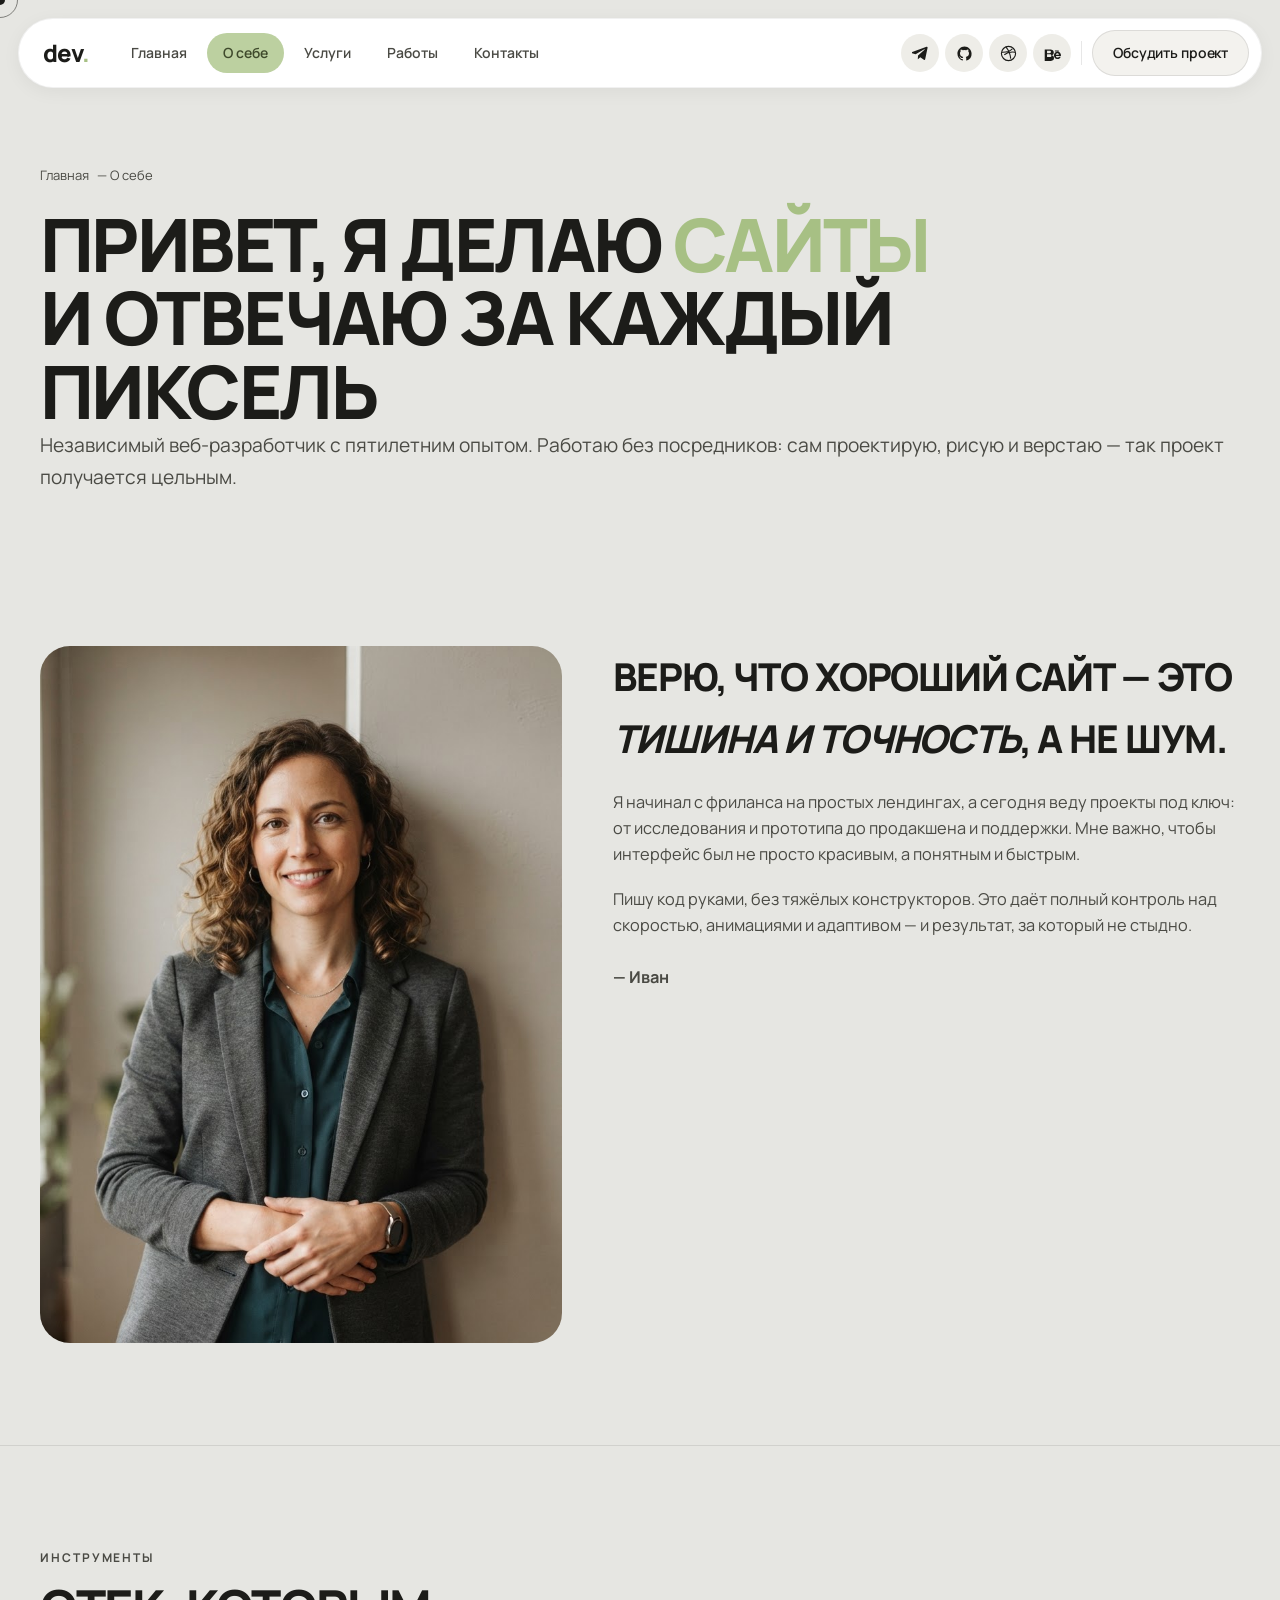
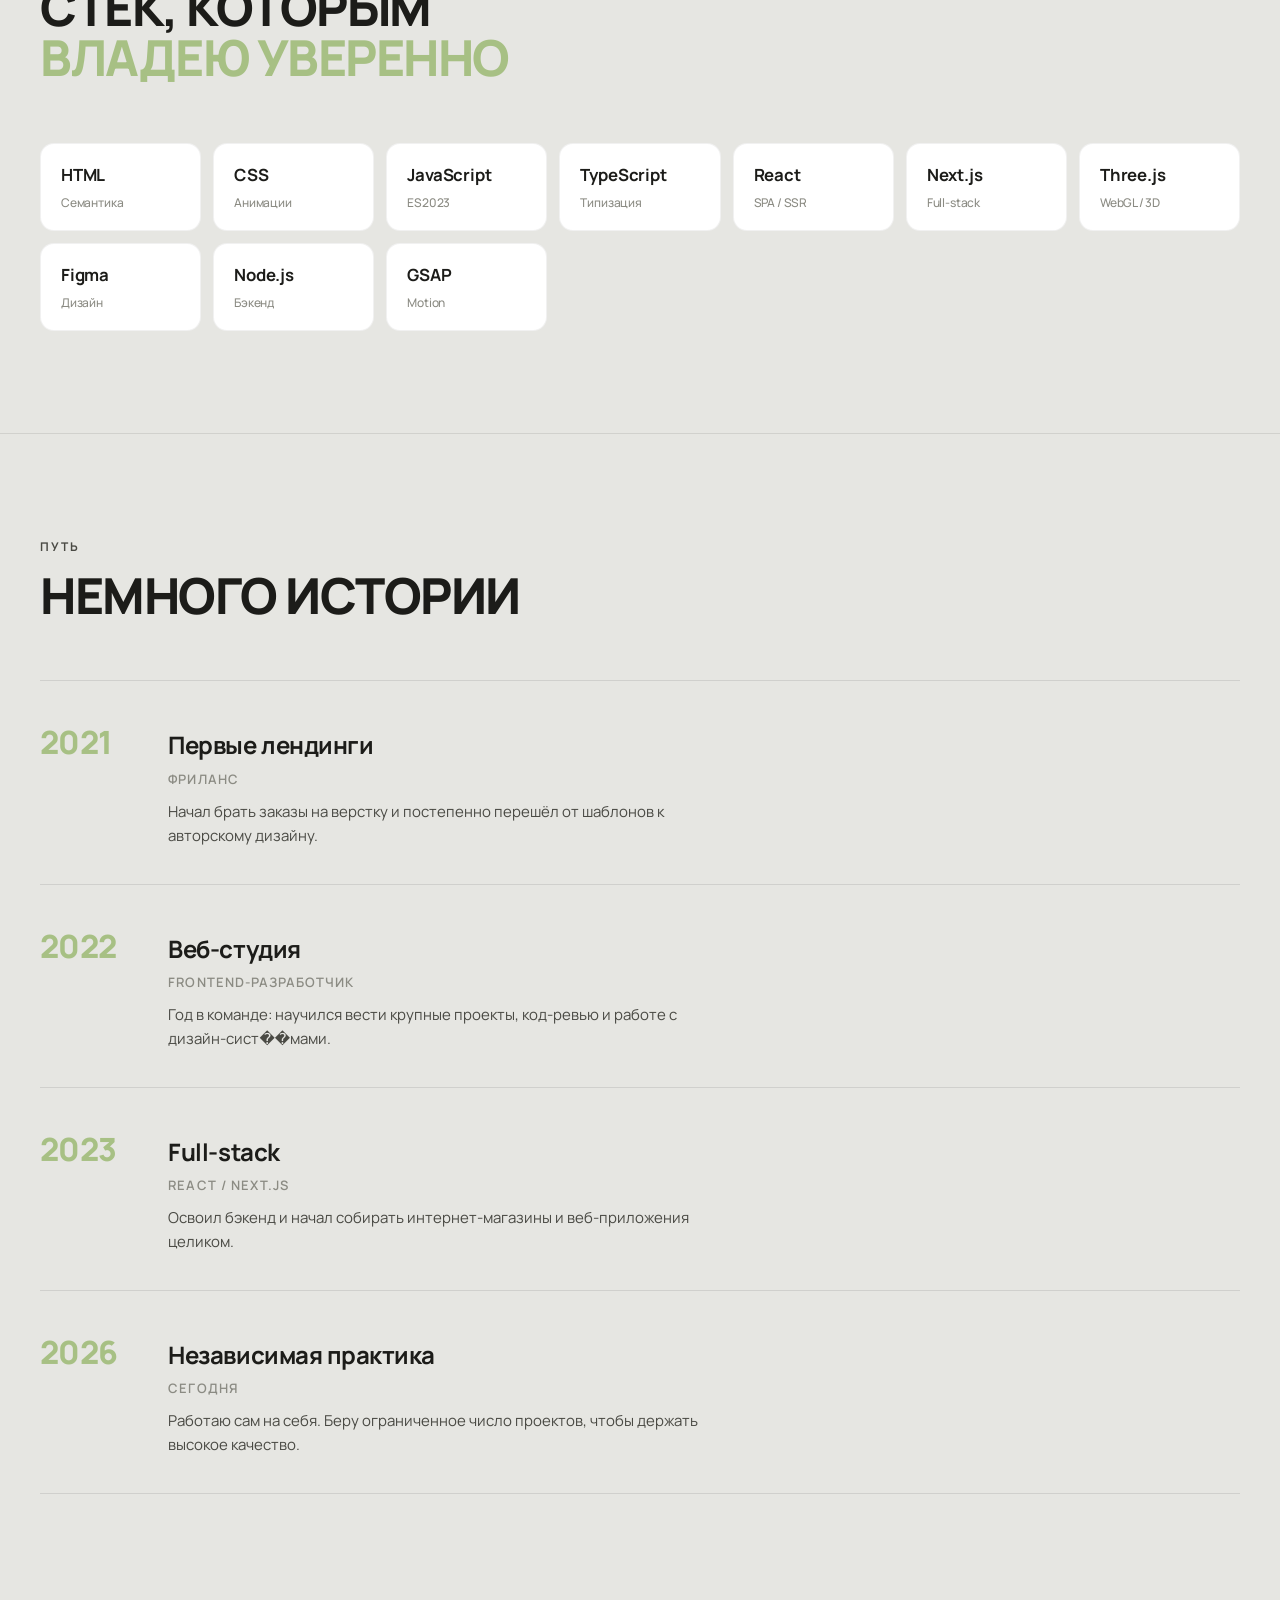
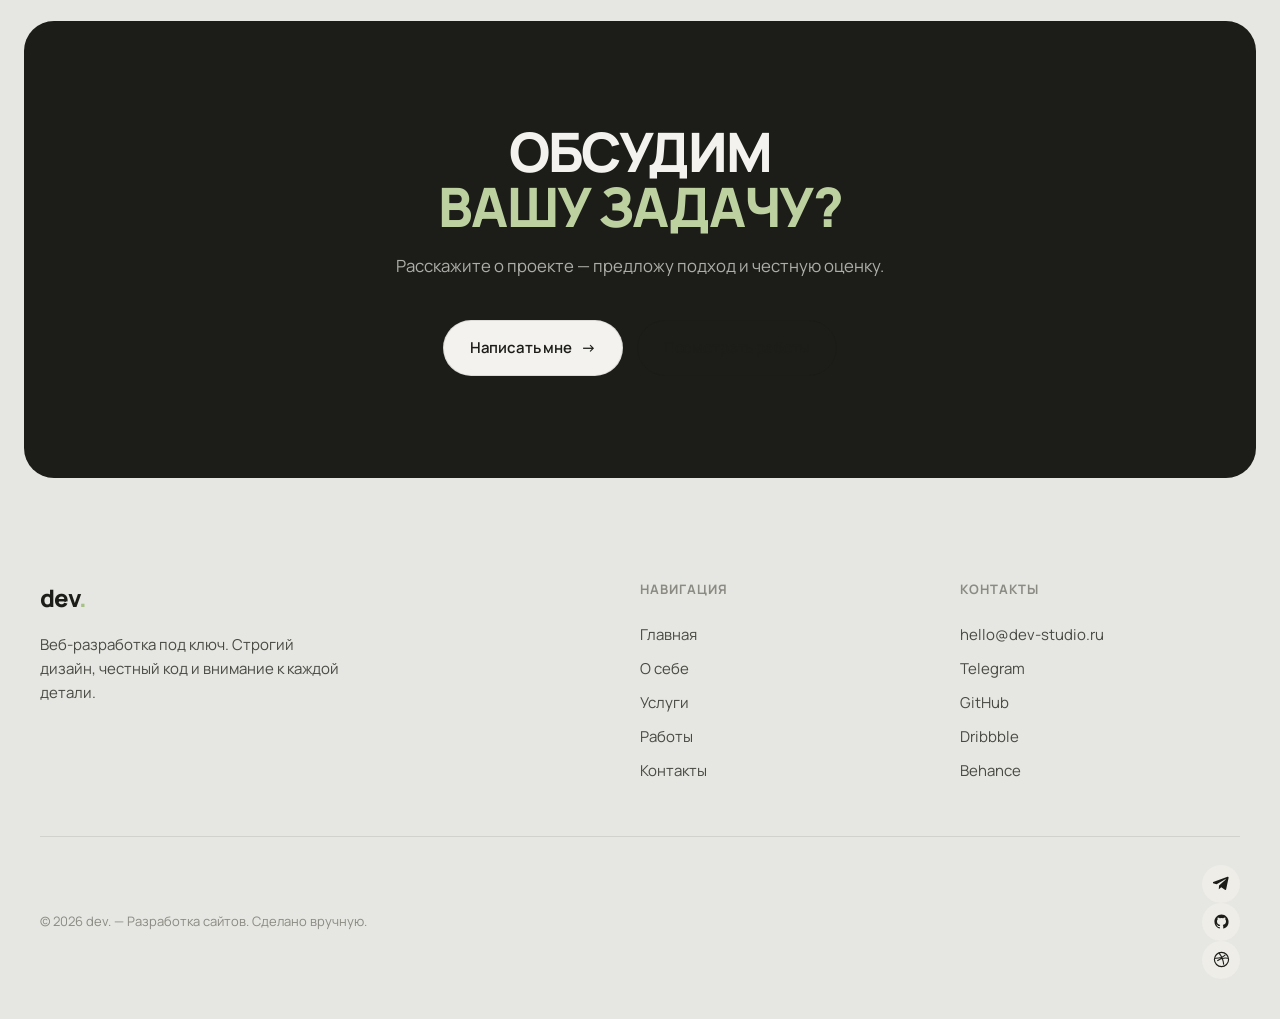
==== commit 5a5a38c9: "fix: apply correct styles and fix bugs across all subpages - Replace Fraunces+Inter fonts with Manro" ====
--- a/about.html
+++ b/about.html
@@ -117,7 +117,7 @@
           </div>
           <div class="tl-item fade-up">
             <div class="tl-year">2022</div>
-            <div class="tl-body"><h3>Веб-студия</h3><span>Frontend-разработчик</span><p>Год в команде: научился вести крупные проекты, код-ревью и работе с дизайн-системами.</p></div>
+            <div class="tl-body"><h3>Веб-студия</h3><span>Frontend-разработчик</span><p>Год в команде: научился вести крупные проекты, код-ревью и работе с дизайн-сист��мами.</p></div>
           </div>
           <div class="tl-item fade-up">
             <div class="tl-year">2023</div>
--- a/css/style.css
+++ b/css/style.css
@@ -25,6 +25,8 @@
   --radius-lg: 30px;
   --radius-pill: 999px;
 
+  --line-ink: rgba(28, 28, 25, 0.12);
+
   --ease: cubic-bezier(0.22, 1, 0.36, 1);
   --shadow-sm: 0 4px 18px rgba(28, 28, 25, 0.05);
   --shadow: 0 20px 50px rgba(28, 28, 25, 0.08);
@@ -991,8 +993,8 @@
    CONTACT (home CTA + contact page)
    ============================================================ */
 .contact-section {
-  background: var(--dark);
-  color: var(--dark-ink);
+  background: var(--dark) !important;
+  color: var(--dark-ink) !important;
   border-radius: var(--radius-lg);
   margin: clamp(16px, 2vw, 24px);
   padding: clamp(56px, 8vw, 110px) clamp(24px, 5vw, 60px);
@@ -1037,6 +1039,74 @@
 .form-success { margin-top: 16px; text-align: center; color: var(--accent); font-weight: 600; min-height: 22px; }
 
 /* ============================================================
+   Custom cursor (subpages)
+   ============================================================ */
+.cursor {
+  position: fixed;
+  width: 10px;
+  height: 10px;
+  border-radius: 50%;
+  background: var(--ink);
+  pointer-events: none;
+  z-index: 9999;
+  transform: translate(-50%, -50%);
+  transition: opacity 0.2s;
+}
+.cursor-follower {
+  position: fixed;
+  width: 36px;
+  height: 36px;
+  border-radius: 50%;
+  border: 1.5px solid var(--ink);
+  pointer-events: none;
+  z-index: 9998;
+  transform: translate(-50%, -50%);
+  transition: width 0.3s var(--ease), height 0.3s var(--ease), border-color 0.3s;
+  opacity: 0.5;
+}
+.cursor-follower.hovering {
+  width: 60px;
+  height: 60px;
+  border-color: var(--accent-strong);
+  opacity: 0.7;
+}
+
+/* ============================================================
+   Section wrappers (subpages)
+   ============================================================ */
+.section { padding: clamp(56px, 8vw, 110px) 0; }
+
+.section-dark {
+  background: var(--bg);
+  color: var(--ink);
+}
+.section-dark .section-label,
+.section-dark .breadcrumb,
+.section-dark .lead { color: var(--ink-soft); }
+.section-dark .section-title em,
+.section-dark .page-title em { color: var(--accent-strong); }
+
+.section-light {
+  background: var(--surface);
+  color: var(--ink);
+}
+.section-light .section-label { color: var(--muted); }
+
+/* ============================================================
+   btn-light (used on subpages)
+   ============================================================ */
+.btn-light {
+  background: var(--surface);
+  color: var(--ink);
+  border: 1px solid var(--line);
+}
+.btn-light:hover {
+  background: var(--card);
+  border-color: var(--ink);
+  transform: translateY(-2px);
+}
+
+/* ============================================================
    PAGE HERO (subpages)
    ============================================================ */
 .page-hero { padding: clamp(40px, 6vw, 80px) 0 clamp(30px, 4vw, 50px); }
@@ -1081,6 +1151,7 @@
   top: 30px;
 }
 .about-photo img { width: 100%; aspect-ratio: 3/4; object-fit: cover; }
+.about-copy h2,
 .about-text h2 {
   font-size: clamp(1.6rem, 3.4vw, 2.4rem);
   font-weight: 800;
@@ -1088,8 +1159,73 @@
   text-transform: uppercase;
   margin-bottom: 20px;
 }
+.about-copy p,
 .about-text p { color: var(--ink-soft); margin-bottom: 18px; font-size: 1.02rem; }
+.about-copy p strong,
 .about-text p strong { color: var(--ink); font-weight: 700; }
+
+.about-copy { display: flex; flex-direction: column; justify-content: center; }
+.about-signature { font-size: 1.2rem; font-weight: 700; color: var(--ink); margin-top: 8px; }
+
+/* Stack grid (about page) */
+.stack-grid {
+  display: grid;
+  grid-template-columns: repeat(auto-fill, minmax(160px, 1fr));
+  gap: 12px;
+}
+.stack-item {
+  background: var(--card);
+  border: 1px solid var(--line-soft);
+  border-radius: var(--radius-sm);
+  padding: 18px 20px;
+  font-size: 1.05rem;
+  font-weight: 700;
+  letter-spacing: -0.01em;
+  display: flex;
+  flex-direction: column;
+  gap: 4px;
+}
+.stack-item small {
+  display: block;
+  font-size: 12px;
+  font-weight: 500;
+  color: var(--muted);
+}
+
+/* Timeline (about page) */
+.timeline { display: flex; flex-direction: column; }
+.tl-item {
+  display: grid;
+  grid-template-columns: 90px 1fr;
+  gap: clamp(16px, 3vw, 48px);
+  padding: clamp(24px, 3vw, 36px) 0;
+  border-top: 1px solid var(--line);
+  align-items: baseline;
+}
+.tl-item:last-child { border-bottom: 1px solid var(--line); }
+.tl-year {
+  font-size: clamp(1.4rem, 3vw, 2rem);
+  font-weight: 800;
+  color: var(--accent-strong);
+  letter-spacing: -0.02em;
+}
+.tl-body h3 { font-size: clamp(1.1rem, 2.4vw, 1.5rem); font-weight: 700; letter-spacing: -0.02em; margin-bottom: 4px; }
+.tl-body span { display: block; font-size: 13px; font-weight: 600; color: var(--muted); text-transform: uppercase; letter-spacing: 0.08em; margin-bottom: 10px; }
+.tl-body p { color: var(--ink-soft); max-width: 60ch; font-size: 15px; }
+
+/* contact-note (contact page) */
+.contact-note {
+  margin-top: 8px;
+  padding: 22px 24px;
+  border: 1px solid var(--line-soft);
+  border-radius: var(--radius);
+  background: var(--card-dim);
+  display: flex;
+  flex-direction: column;
+  gap: 14px;
+}
+.contact-note p { font-size: 14.5px; color: var(--ink-soft); line-height: 1.5; }
+.contact-note strong { color: var(--ink); font-weight: 700; }
 
 .skills-grid { display: grid; grid-template-columns: repeat(auto-fit, minmax(180px, 1fr)); gap: 12px; margin-top: 34px; }
 .skill-item {
@@ -1159,6 +1295,8 @@
 .contact-form-light select:focus { border-color: var(--accent-strong); background: var(--surface); }
 .contact-form-light .form-success { color: var(--accent-ink); }
 .form-field select { appearance: none; cursor: pointer; }
+.contact-form-light select option { background: var(--surface); color: var(--ink); }
+.contact-form select option { background: var(--dark); color: var(--surface); }
 
 /* ============================================================
    FOOTER
@@ -1202,101 +1340,6 @@
   .marquee-track { animation: none; }
   * { scroll-behavior: auto !important; }
 }
-
-/* ============================================================
-   Subpage compatibility (about / services / portfolio / contact)
-   ============================================================ */
-:root { --line-ink: var(--line); }
-
-/* Generic section spacing used across subpages */
-.section { padding: clamp(56px, 8vw, 110px) 0; }
-.section-dark, .section-light { position: relative; }
-/* keep the dark CTA card padding when it is also a .section */
-.contact-section.section { padding: clamp(56px, 8vw, 110px) clamp(24px, 5vw, 60px); }
-
-/* Leftover custom-cursor nodes — design uses the native cursor */
-.cursor, .cursor-follower { display: none; }
-
-/* Light / secondary button (used on dark CTA cards and subpage nav) */
-.btn-light { background: var(--surface); color: var(--ink); border: 1px solid var(--line-soft); }
-.btn-light:hover { background: var(--card); transform: translateY(-2px); }
-
-/* About page */
-.about-copy h2 {
-  font-size: clamp(1.6rem, 3.4vw, 2.4rem);
-  font-weight: 800;
-  letter-spacing: -0.03em;
-  text-transform: uppercase;
-  margin-bottom: 20px;
-}
-.about-copy h2 em { font-style: normal; color: var(--accent-strong); }
-.about-copy p { color: var(--ink-soft); margin-bottom: 18px; font-size: 1.02rem; }
-.about-copy p:first-of-type { margin-top: 0; }
-.about-signature { font-weight: 700; color: var(--ink); margin-top: 8px; }
-
-/* Stack grid */
-.stack-grid { display: grid; grid-template-columns: repeat(auto-fit, minmax(150px, 1fr)); gap: 12px; }
-.stack-item {
-  background: var(--card);
-  border: 1px solid var(--line-soft);
-  border-radius: var(--radius-sm);
-  padding: 18px 20px;
-  font-size: 15px;
-  font-weight: 700;
-  display: flex;
-  flex-direction: column;
-  gap: 4px;
-}
-.stack-item small { font-size: 12px; font-weight: 500; color: var(--muted); }
-
-/* Timeline */
-.timeline { display: flex; flex-direction: column; }
-.tl-item {
-  display: grid;
-  grid-template-columns: 90px 1fr;
-  gap: clamp(16px, 3vw, 48px);
-  padding: clamp(24px, 3vw, 32px) 0;
-  border-top: 1px solid var(--line);
-  align-items: baseline;
-}
-.tl-item:last-child { border-bottom: 1px solid var(--line); }
-.tl-year { font-size: clamp(1.2rem, 2.4vw, 1.6rem); font-weight: 800; color: var(--accent-strong); letter-spacing: -0.02em; }
-.tl-body h3 { font-size: clamp(1.1rem, 2vw, 1.4rem); font-weight: 700; letter-spacing: -0.02em; }
-.tl-body span { display: block; font-size: 13px; color: var(--muted); margin: 2px 0 10px; }
-.tl-body p { color: var(--ink-soft); max-width: 60ch; }
-
-/* Pricing — badge chip + featured (dark) card alias */
-.price-badge {
-  align-self: flex-start;
-  margin-bottom: 16px;
-  display: inline-flex;
-  align-items: center;
-  height: 26px;
-  padding: 0 12px;
-  border-radius: var(--radius-pill);
-  background: var(--accent);
-  color: var(--accent-ink);
-  font-size: 12px;
-  font-weight: 600;
-}
-.price-card-featured { background: var(--dark); color: var(--dark-ink); border-color: transparent; }
-.price-card-featured h3,
-.price-card-featured .price-value { color: var(--surface); }
-.price-card-featured li { color: rgba(237, 236, 231, 0.8); }
-
-/* Contact page — info note block */
-.contact-note {
-  margin-top: 4px;
-  padding: 22px 24px;
-  border: 1px solid var(--line-soft);
-  border-radius: var(--radius);
-  background: var(--card);
-  display: flex;
-  flex-direction: column;
-  gap: 14px;
-}
-.contact-note p { font-size: 14px; color: var(--ink-soft); }
-.contact-note strong { color: var(--ink); font-weight: 700; }
 
 /* ============================================================
    Responsive
